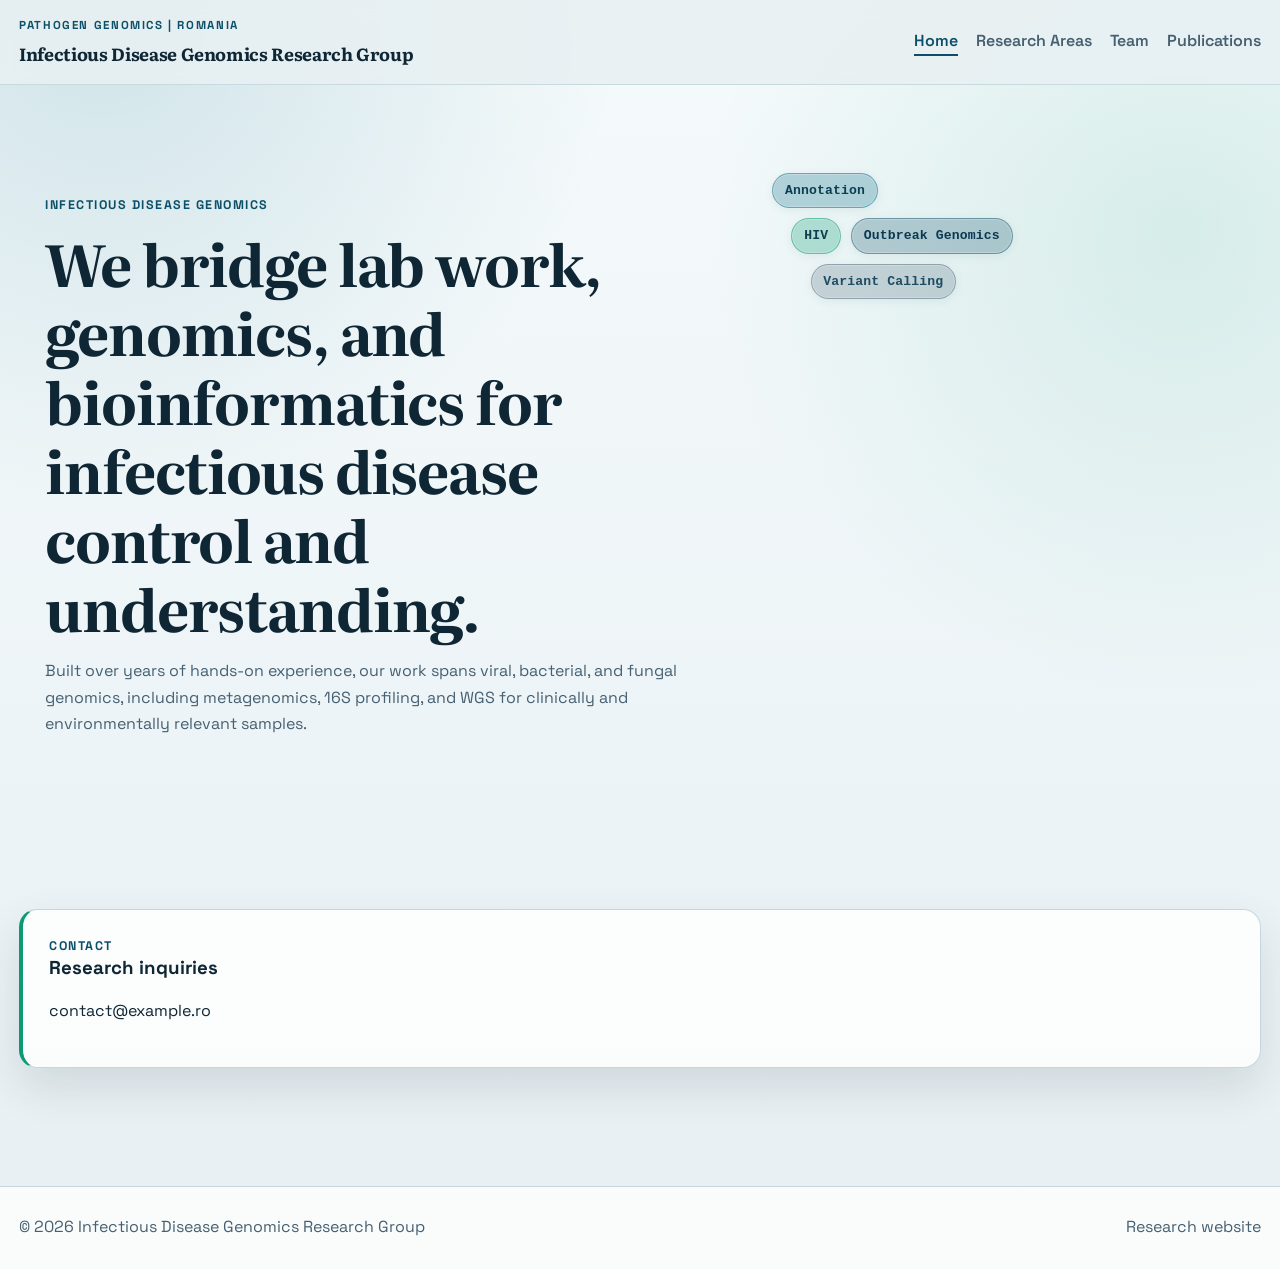
==== index.html @ 199e1d3b "template expanding" ====
<!doctype html>
<html lang="en">
<head>
  <meta charset="utf-8">
  <meta name="viewport" content="width=device-width, initial-scale=1">
  <title>Infectious Disease Genomics Research Group</title>
  <meta name="description" content="Research group with years of lab and bioinformatics experience in infectious disease genomics: viral, bacterial, fungal sequencing, metagenomics, 16S, and WGS.">
  <meta property="og:title" content="Infectious Disease Genomics Research Group">
  <meta property="og:description" content="Infectious disease genomics research across clinical and environmental samples.">
  <meta property="og:type" content="website">
  <meta name="theme-color" content="#0c4f68">
  <link rel="preconnect" href="https://fonts.googleapis.com">
  <link rel="preconnect" href="https://fonts.gstatic.com" crossorigin>
  <link href="https://fonts.googleapis.com/css2?family=Literata:opsz,wght@7..72,600;7..72,700&family=Space+Grotesk:wght@400;500;700&display=swap" rel="stylesheet">
  <link rel="stylesheet" href="styles.css?v=20260227d">
</head>
<body>
  <div class="site">
    <header class="site-header">
      <div class="container header-row">
        <a class="brand" href="index.html">
          <span class="brand-kicker">Pathogen Genomics | Romania</span>
          <span class="brand-title">Infectious Disease Genomics Research Group</span>
        </a>
        <nav class="nav" aria-label="Main navigation">
          <a class="is-active" href="index.html">Home</a>
          <a href="research-areas.html">Research Areas</a>
          <a href="team.html">Team</a>
          <a href="publications.html">Publications</a>
        </nav>
      </div>
    </header>

    <main>
      <section class="hero">
        <div class="container hero-grid">
          <article class="hero-copy">
            <p class="kicker">Infectious Disease Genomics</p>
            <h1>We bridge lab work, genomics, and bioinformatics for infectious disease control and understanding.</h1>
            <p class="lead">
              Built over years of hands-on experience, our work spans viral, bacterial, and fungal genomics,
              including metagenomics, 16S profiling, and WGS for clinically and environmentally relevant samples.
            </p>
          </article>

          <aside class="buzz-panel" aria-label="Research keywords">
            <div class="buzzword-wrap">
              <div
                id="buzzword-grid"
                class="buzzword-grid"
                data-buzzwords="NGS,HIV,WGS,Metagenomics,16S,AMR,Phylogenetics,Variant Calling,Genomic Surveillance,Read Mapping,Assembly,Annotation,Outbreak Genomics,Taxonomic Profiling,Quality Control,Comparative Genomics"
              >
                <span class="buzzword-chip tone-a">NGS</span>
                <span class="buzzword-chip tone-b">HIV</span>
                <span class="buzzword-chip tone-c">WGS</span>
                <span class="buzzword-chip tone-d">Metagenomics</span>
                <span class="buzzword-chip tone-e">16S</span>
                <span class="buzzword-chip tone-a">AMR</span>
                <span class="buzzword-chip tone-b">Phylogenetics</span>
                <span class="buzzword-chip tone-c">Genomic Surveillance</span>
              </div>
            </div>
          </aside>
        </div>
      </section>

      <section class="section">
        <div class="container notice">
          <p class="kicker">Contact</p>
          <h3>Research inquiries</h3>
          <p>contact@example.ro</p>
        </div>
      </section>
    </main>

    <footer class="site-footer">
      <div class="container footer-row">
        <p>&copy; <span data-year></span> Infectious Disease Genomics Research Group</p>
        <p>Research website</p>
      </div>
    </footer>
  </div>
  <script src="scripts/site.js?v=20260227d"></script>
</body>
</html>
---- styles.css ----
:root {
  --bg: #e7eff2;
  --panel: #ffffff;
  --panel-soft: #f4f8fa;
  --text: #0f2635;
  --muted: #466072;
  --line: #c4d7de;
  --brand: #0f6f88;
  --brand-deep: #0c4f68;
  --accent: #0b9a74;
  --radius: 18px;
  --shadow: 0 20px 44px rgba(15, 38, 53, 0.12);
  --page-max: 1720px;
}

* {
  box-sizing: border-box;
}

html {
  scroll-behavior: smooth;
}

body {
  margin: 0;
  font-family: "Space Grotesk", "Segoe UI", sans-serif;
  color: var(--text);
  background: radial-gradient(circle at 8% 0%, rgba(15, 111, 136, 0.16), transparent 30%),
    radial-gradient(circle at 92% 18%, rgba(11, 154, 116, 0.12), transparent 30%),
    linear-gradient(180deg, #f5fafb 0%, #edf4f7 58%, #e8eff2 100%);
  line-height: 1.65;
}

a {
  color: inherit;
}

.site {
  min-height: 100vh;
}

.container {
  width: min(var(--page-max), calc(100vw - 2.4rem));
  margin: 0 auto;
}

.site-header {
  position: sticky;
  top: 0;
  z-index: 110;
  backdrop-filter: blur(8px);
  background: rgba(231, 239, 242, 0.88);
  border-bottom: 1px solid rgba(196, 215, 222, 0.9);
}

.header-row {
  min-height: 84px;
  display: flex;
  align-items: center;
  justify-content: space-between;
  gap: 18px;
}

.brand {
  text-decoration: none;
  display: grid;
  gap: 4px;
}

.brand-kicker {
  font-size: 0.72rem;
  letter-spacing: 0.14em;
  text-transform: uppercase;
  color: var(--brand-deep);
  font-weight: 700;
}

.brand-title {
  font-family: "Literata", "Georgia", serif;
  font-weight: 700;
  letter-spacing: -0.02em;
  font-size: 1.1rem;
}

.nav {
  display: flex;
  align-items: center;
  gap: 18px;
  flex-wrap: wrap;
}

.nav a {
  text-decoration: none;
  color: var(--muted);
  font-weight: 600;
  border-bottom: 2px solid transparent;
  transition: color 180ms ease, border-color 180ms ease;
}

.nav a:hover,
.nav a:focus-visible,
.nav a.is-active {
  color: var(--brand-deep);
  border-color: var(--brand-deep);
}

.hero {
  padding: 84px 0 64px;
}

.hero-grid {
  display: grid;
  grid-template-columns: 1.2fr 0.8fr;
  gap: 20px;
  align-items: stretch;
}

.hero-panel,
.card,
.metric,
.notice {
  border: 1px solid var(--line);
  border-radius: var(--radius);
  background: rgba(255, 255, 255, 0.84);
  box-shadow: var(--shadow);
}

.hero-copy,
.hero-panel,
.card,
.notice {
  padding: 26px;
}

.kicker {
  margin: 0;
  text-transform: uppercase;
  letter-spacing: 0.12em;
  font-size: 0.78rem;
  font-weight: 700;
  color: var(--brand-deep);
}

h1,
h2,
h3,
h4 {
  margin-top: 0;
  line-height: 1.2;
}

h1,
h2 {
  font-family: "Literata", "Georgia", serif;
  letter-spacing: -0.02em;
}

h1 {
  margin: 12px 0 14px;
  font-size: clamp(2rem, 4.5vw, 3.8rem);
  max-width: 22ch;
}

h2 {
  margin-bottom: 14px;
  font-size: clamp(1.4rem, 3vw, 2.45rem);
}

.lead {
  color: var(--muted);
  max-width: 66ch;
}

.hero-actions {
  margin-top: 26px;
  display: flex;
  flex-wrap: wrap;
  gap: 12px;
}

.buzzword-wrap {
  margin-top: 0;
}

.buzz-panel {
  display: flex;
  flex-direction: column;
  justify-content: flex-start;
  align-items: stretch;
  padding-top: 4px;
}

.buzzword-grid {
  min-height: 228px;
  display: flex;
  flex-direction: column;
  gap: 10px;
  align-items: flex-start;
}

.buzz-line {
  display: flex;
  flex-wrap: wrap;
  gap: 10px;
  align-items: center;
  width: 100%;
}

.buzz-line.tab-1 {
  padding-left: 1.2rem;
}

.buzz-line.tab-2 {
  padding-left: 2.4rem;
}

.buzzword-chip {
  display: inline-flex;
  align-items: center;
  width: auto;
  padding: 0.45em 0.9em;
  border-radius: 999px;
  font-size: clamp(0.82rem, 1vw, 0.95rem);
  font-weight: 700;
  letter-spacing: 0.01em;
  border: 1px solid transparent;
  font-family: ui-monospace, SFMono-Regular, Menlo, Consolas, "Liberation Mono", monospace;
  box-shadow: inset 0 0 0 1px rgba(255, 255, 255, 0.22), 0 2px 10px rgba(12, 79, 104, 0.08);
  opacity: 1;
  transform: translateY(0);
  transition: opacity 520ms ease, transform 520ms ease, background-color 700ms ease, color 700ms ease, border-color 700ms ease;
}

.buzzword-chip.is-hidden {
  opacity: 0;
  transform: translateY(8px);
}

.buzzword-chip.is-visible {
  opacity: 1;
  transform: translateY(0);
}

.tone-a {
  color: #0b3e52;
  background: rgba(15, 111, 136, 0.28);
  border-color: rgba(15, 111, 136, 0.44);
}

.tone-b {
  color: #0f3e4f;
  background: rgba(11, 154, 116, 0.28);
  border-color: rgba(11, 154, 116, 0.44);
}

.tone-c {
  color: #0b3852;
  background: rgba(12, 79, 104, 0.26);
  border-color: rgba(12, 79, 104, 0.42);
}

.tone-d {
  color: #1c4c63;
  background: rgba(70, 96, 114, 0.24);
  border-color: rgba(70, 96, 114, 0.4);
}

.tone-e {
  color: #0e4a49;
  background: rgba(11, 154, 116, 0.22);
  border-color: rgba(15, 111, 136, 0.36);
}

.btn {
  display: inline-flex;
  align-items: center;
  justify-content: center;
  text-decoration: none;
  border-radius: 999px;
  padding: 11px 18px;
  border: 1px solid transparent;
  font-weight: 700;
  transition: transform 180ms ease, box-shadow 180ms ease;
}

.btn:hover {
  transform: translateY(-1px);
}

.btn-primary {
  color: #ffffff;
  background: linear-gradient(125deg, var(--brand-deep), var(--brand));
  box-shadow: 0 10px 24px rgba(12, 79, 104, 0.3);
}

.btn-secondary {
  color: var(--brand-deep);
  border-color: var(--brand-deep);
  background: rgba(255, 255, 255, 0.7);
}

.metric-grid {
  display: grid;
  grid-template-columns: repeat(3, minmax(0, 1fr));
  gap: 12px;
  margin-top: 18px;
}

.metric {
  padding: 16px;
  background: var(--panel-soft);
}

.metric h3 {
  margin: 0;
  font-size: 2rem;
}

.metric p {
  margin: 6px 0 0;
  color: var(--muted);
  font-size: 0.92rem;
}

.section {
  padding: 66px 0;
}

.section-soft {
  background: linear-gradient(180deg, rgba(244, 248, 250, 0.8), rgba(232, 239, 242, 0.56));
  border-top: 1px solid rgba(196, 215, 222, 0.8);
  border-bottom: 1px solid rgba(196, 215, 222, 0.8);
}

.section-grid {
  display: grid;
  grid-template-columns: repeat(2, minmax(0, 1fr));
  gap: 16px;
}

.grid-3 {
  display: grid;
  grid-template-columns: repeat(3, minmax(0, 1fr));
  gap: 14px;
}

.card h3 {
  margin-bottom: 8px;
  font-size: 1.06rem;
}

.card p {
  margin: 0;
  color: var(--muted);
}

.card ul {
  margin: 10px 0 0;
  padding-left: 20px;
  color: var(--muted);
}

.notice {
  border-left: 4px solid var(--accent);
}

.data-layout {
  display: grid;
  gap: 14px;
}

.person-card {
  display: grid;
  grid-template-columns: 140px 1fr;
  gap: 16px;
  align-items: start;
}

.person-image {
  width: 140px;
  height: 140px;
  border-radius: 14px;
  border: 1px solid var(--line);
  object-fit: cover;
  background: linear-gradient(145deg, rgba(12, 79, 104, 0.1), rgba(11, 154, 116, 0.08));
}

.person-image.placeholder {
  display: grid;
  place-items: center;
  color: var(--brand-deep);
  font-weight: 700;
  font-size: 0.74rem;
  letter-spacing: 0.08em;
  text-transform: uppercase;
}

.person-meta p {
  margin: 6px 0 0;
}

.person-role {
  font-weight: 700;
  color: var(--brand-deep);
}

.pub-card {
  padding: 20px;
}

.pub-header {
  display: flex;
  justify-content: space-between;
  gap: 12px;
  align-items: baseline;
  flex-wrap: wrap;
}

.pub-year {
  color: var(--brand-deep);
  font-weight: 700;
}

.pub-doi {
  font-family: ui-monospace, SFMono-Regular, Menlo, Consolas, "Liberation Mono", monospace;
  font-size: 0.88rem;
}

.pub-abstract {
  margin-top: 10px;
  color: var(--muted);
}

.empty-state {
  padding: 20px;
  border: 1px dashed var(--line);
  border-radius: 14px;
  color: var(--muted);
  background: rgba(255, 255, 255, 0.7);
}

.site-footer {
  margin-top: 52px;
  border-top: 1px solid var(--line);
  background: rgba(255, 255, 255, 0.8);
}

.footer-row {
  min-height: 82px;
  display: flex;
  align-items: center;
  justify-content: space-between;
  gap: 12px;
  flex-wrap: wrap;
}

.footer-row p {
  margin: 0;
  color: var(--muted);
}

@media (max-width: 1150px) {
  .hero-grid,
  .section-grid,
  .grid-3,
  .metric-grid {
    grid-template-columns: 1fr;
  }

  .person-card {
    grid-template-columns: 1fr;
  }

  .person-image {
    width: 100%;
    max-width: 260px;
    height: 220px;
  }
}

@media (max-width: 860px) {
  .site-header {
    position: static;
  }

  .header-row {
    padding: 10px 0;
    align-items: flex-start;
    flex-direction: column;
  }

  .hero {
    padding-top: 48px;
  }
}

@media (prefers-reduced-motion: reduce) {
  html {
    scroll-behavior: auto;
  }

  * {
    animation-duration: 0.01ms !important;
    animation-iteration-count: 1 !important;
    transition-duration: 0.01ms !important;
  }
}
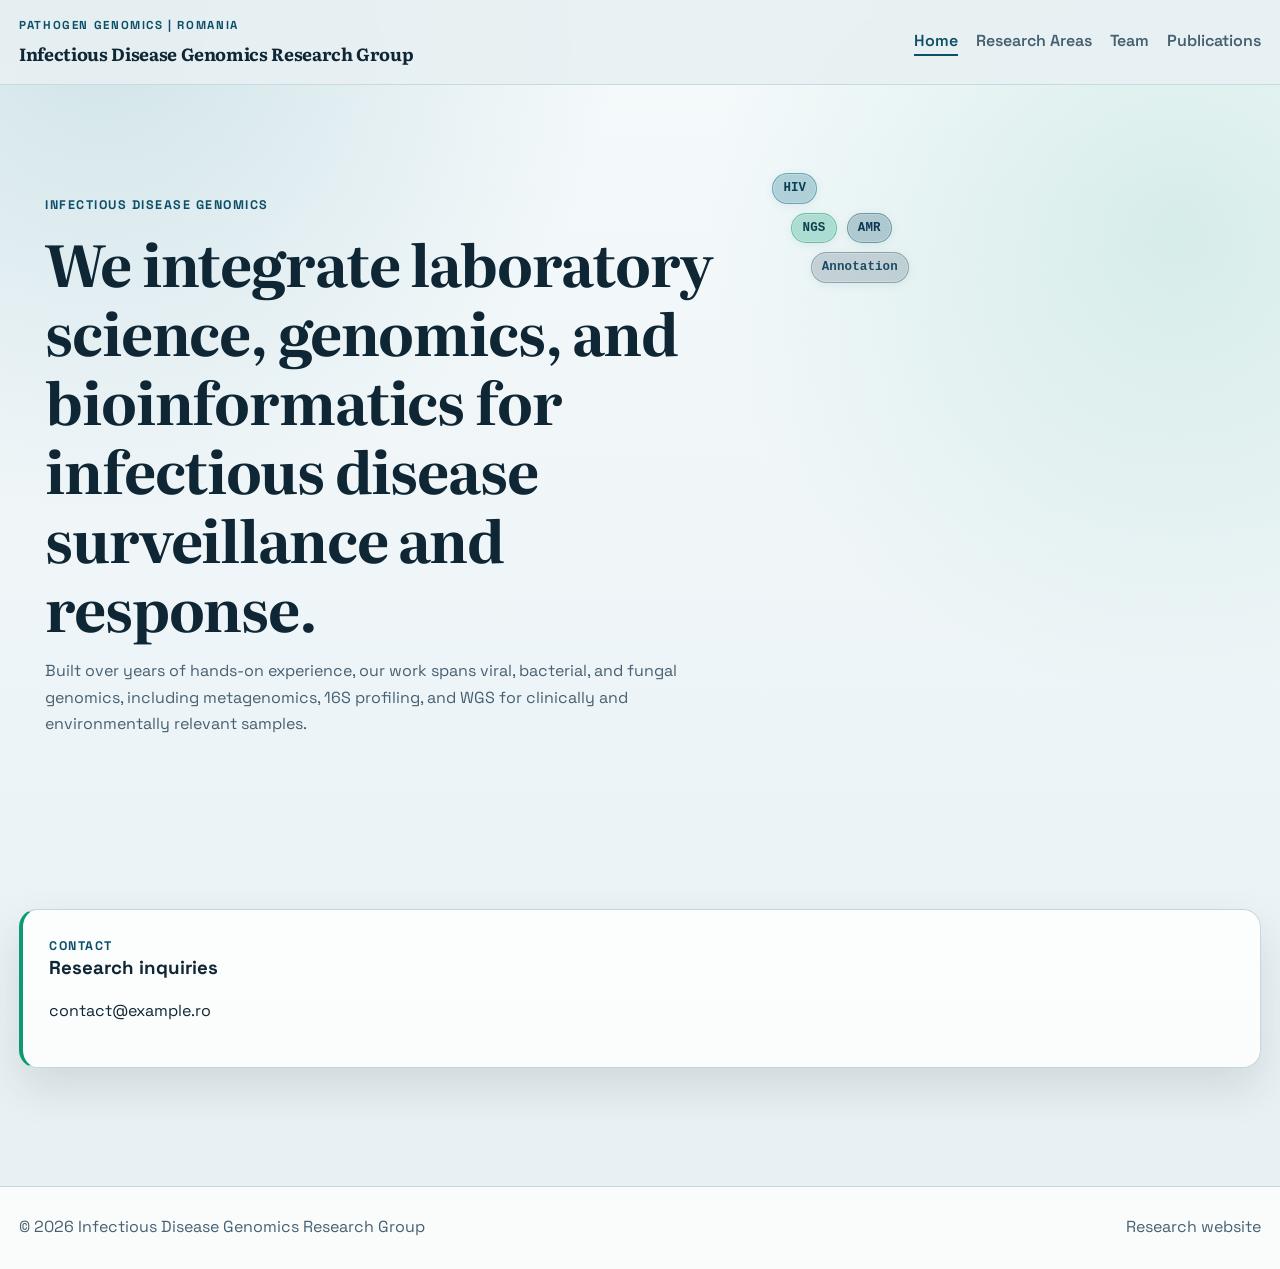
==== commit 4424ab81: "template expanding" ====
--- a/index.html
+++ b/index.html
@@ -12,7 +12,7 @@
   <link rel="preconnect" href="https://fonts.googleapis.com">
   <link rel="preconnect" href="https://fonts.gstatic.com" crossorigin>
   <link href="https://fonts.googleapis.com/css2?family=Literata:opsz,wght@7..72,600;7..72,700&family=Space+Grotesk:wght@400;500;700&display=swap" rel="stylesheet">
-  <link rel="stylesheet" href="styles.css?v=20260227d">
+  <link rel="stylesheet" href="styles.css?v=20260227e">
 </head>
 <body>
   <div class="site">
@@ -36,7 +36,7 @@
         <div class="container hero-grid">
           <article class="hero-copy">
             <p class="kicker">Infectious Disease Genomics</p>
-            <h1>We bridge lab work, genomics, and bioinformatics for infectious disease control and understanding.</h1>
+            <h1>We integrate laboratory science, genomics, and bioinformatics for infectious disease surveillance and response.</h1>
             <p class="lead">
               Built over years of hands-on experience, our work spans viral, bacterial, and fungal genomics,
               including metagenomics, 16S profiling, and WGS for clinically and environmentally relevant samples.
@@ -80,6 +80,6 @@
       </div>
     </footer>
   </div>
-  <script src="scripts/site.js?v=20260227d"></script>
+  <script src="scripts/site.js?v=20260227e"></script>
 </body>
 </html>
--- a/styles.css
+++ b/styles.css
@@ -191,10 +191,10 @@
 }
 
 .buzzword-grid {
-  min-height: 228px;
+  min-height: 300px;
   display: flex;
   flex-direction: column;
-  gap: 10px;
+  gap: 9px;
   align-items: flex-start;
 }
 
@@ -214,13 +214,17 @@
   padding-left: 2.4rem;
 }
 
+.buzz-line.tab-3 {
+  padding-left: 3.6rem;
+}
+
 .buzzword-chip {
   display: inline-flex;
   align-items: center;
   width: auto;
-  padding: 0.45em 0.9em;
+  padding: 0.32em 0.82em;
   border-radius: 999px;
-  font-size: clamp(0.82rem, 1vw, 0.95rem);
+  font-size: clamp(0.78rem, 0.96vw, 0.9rem);
   font-weight: 700;
   letter-spacing: 0.01em;
   border: 1px solid transparent;
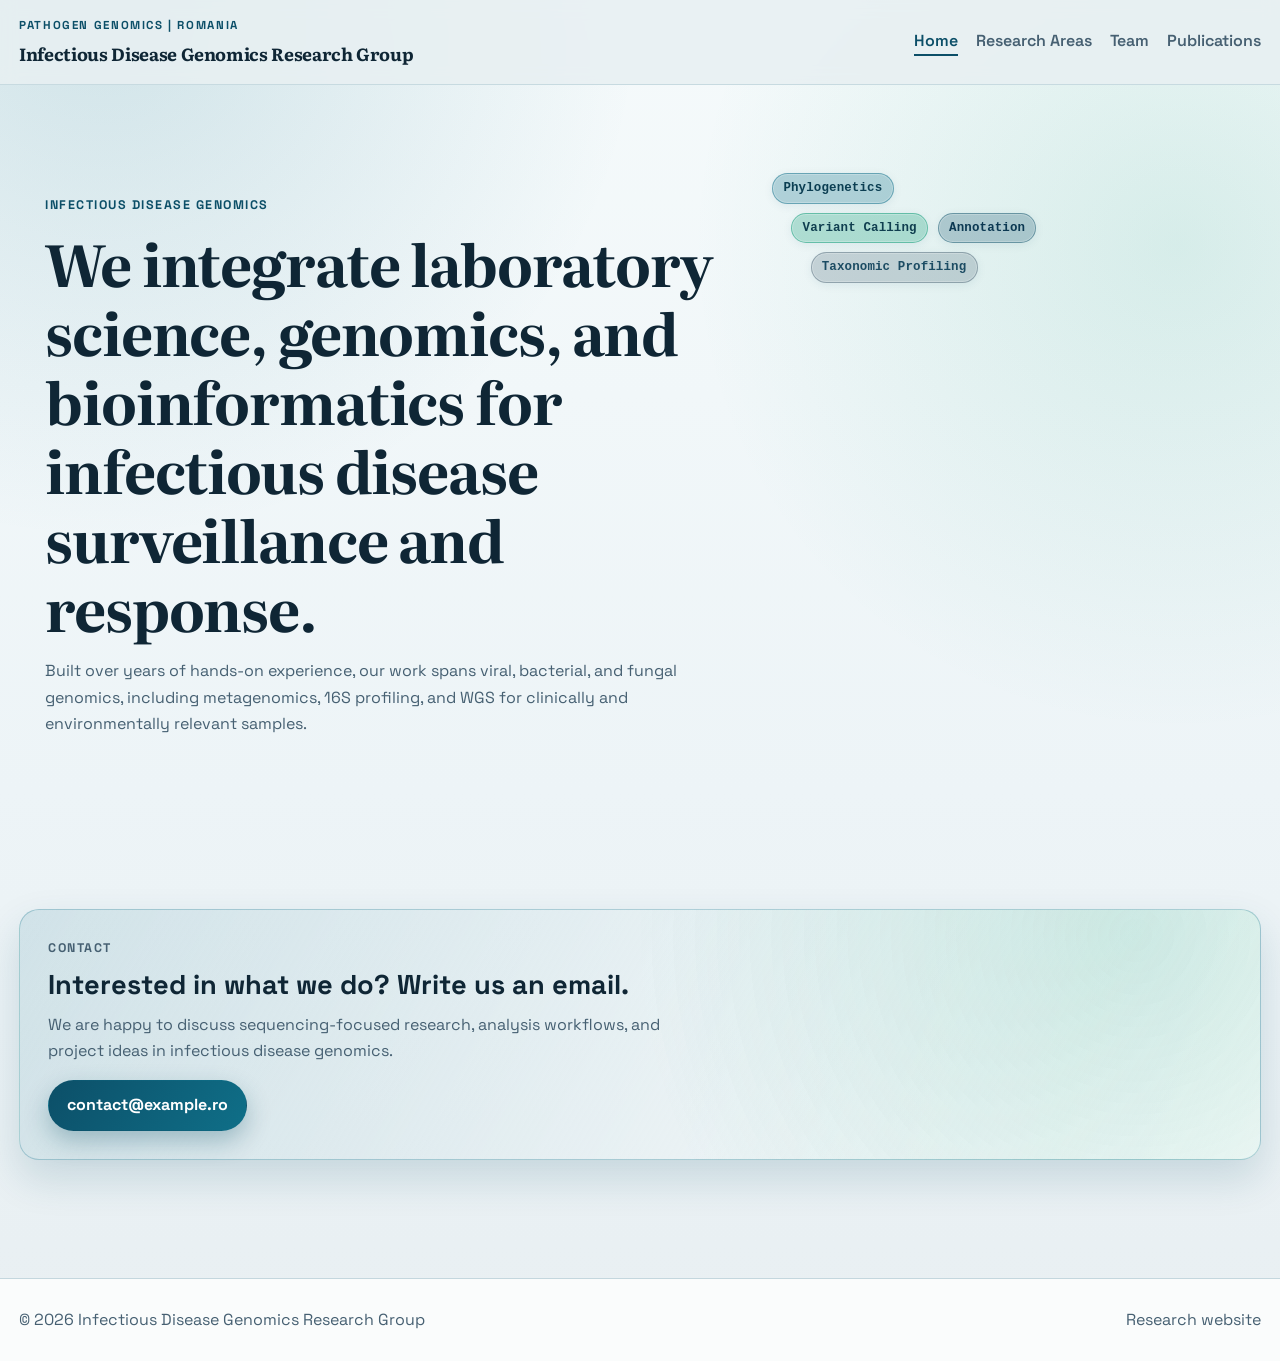
==== commit 48258376: "template expanding" ====
--- a/index.html
+++ b/index.html
@@ -65,10 +65,16 @@
       </section>
 
       <section class="section">
-        <div class="container notice">
-          <p class="kicker">Contact</p>
-          <h3>Research inquiries</h3>
-          <p>contact@example.ro</p>
+        <div class="container">
+          <div class="contact-cta">
+            <p class="kicker">Contact</p>
+            <h3>Interested in what we do? Write us an email.</h3>
+            <p>
+              We are happy to discuss sequencing-focused research, analysis workflows,
+              and project ideas in infectious disease genomics.
+            </p>
+            <a class="btn btn-primary" href="mailto:contact@example.ro">contact@example.ro</a>
+          </div>
         </div>
       </section>
     </main>
--- a/styles.css
+++ b/styles.css
@@ -368,6 +368,31 @@
   border-left: 4px solid var(--accent);
 }
 
+.contact-cta {
+  border: 1px solid rgba(15, 111, 136, 0.28);
+  border-radius: 20px;
+  padding: 28px;
+  background:
+    radial-gradient(circle at 90% 10%, rgba(11, 154, 116, 0.18), transparent 44%),
+    linear-gradient(120deg, rgba(15, 111, 136, 0.12), rgba(255, 255, 255, 0.92));
+  box-shadow: 0 18px 40px rgba(12, 79, 104, 0.16);
+}
+
+.contact-cta h3 {
+  margin: 10px 0 10px;
+  font-size: clamp(1.25rem, 2.2vw, 1.7rem);
+}
+
+.contact-cta p {
+  margin: 0;
+  color: var(--muted);
+  max-width: 66ch;
+}
+
+.contact-cta .btn {
+  margin-top: 16px;
+}
+
 .data-layout {
   display: grid;
   gap: 14px;
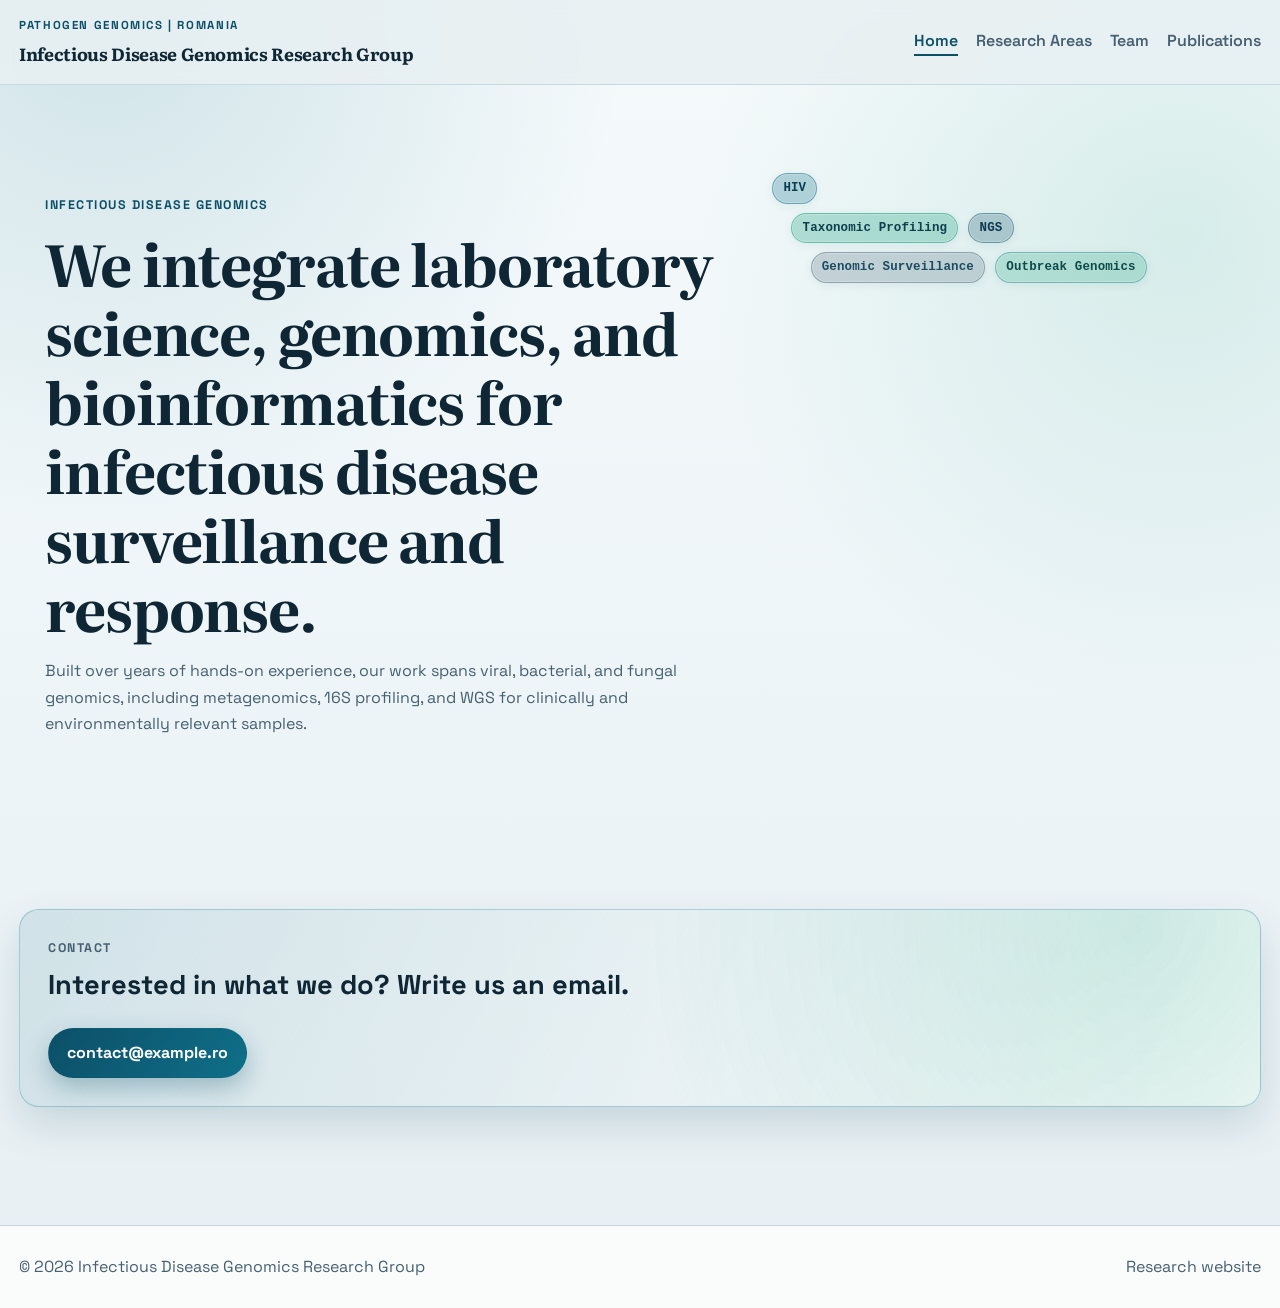
==== commit 8d7714c8: "template expanding" ====
--- a/index.html
+++ b/index.html
@@ -69,10 +69,6 @@
           <div class="contact-cta">
             <p class="kicker">Contact</p>
             <h3>Interested in what we do? Write us an email.</h3>
-            <p>
-              We are happy to discuss sequencing-focused research, analysis workflows,
-              and project ideas in infectious disease genomics.
-            </p>
             <a class="btn btn-primary" href="mailto:contact@example.ro">contact@example.ro</a>
           </div>
         </div>
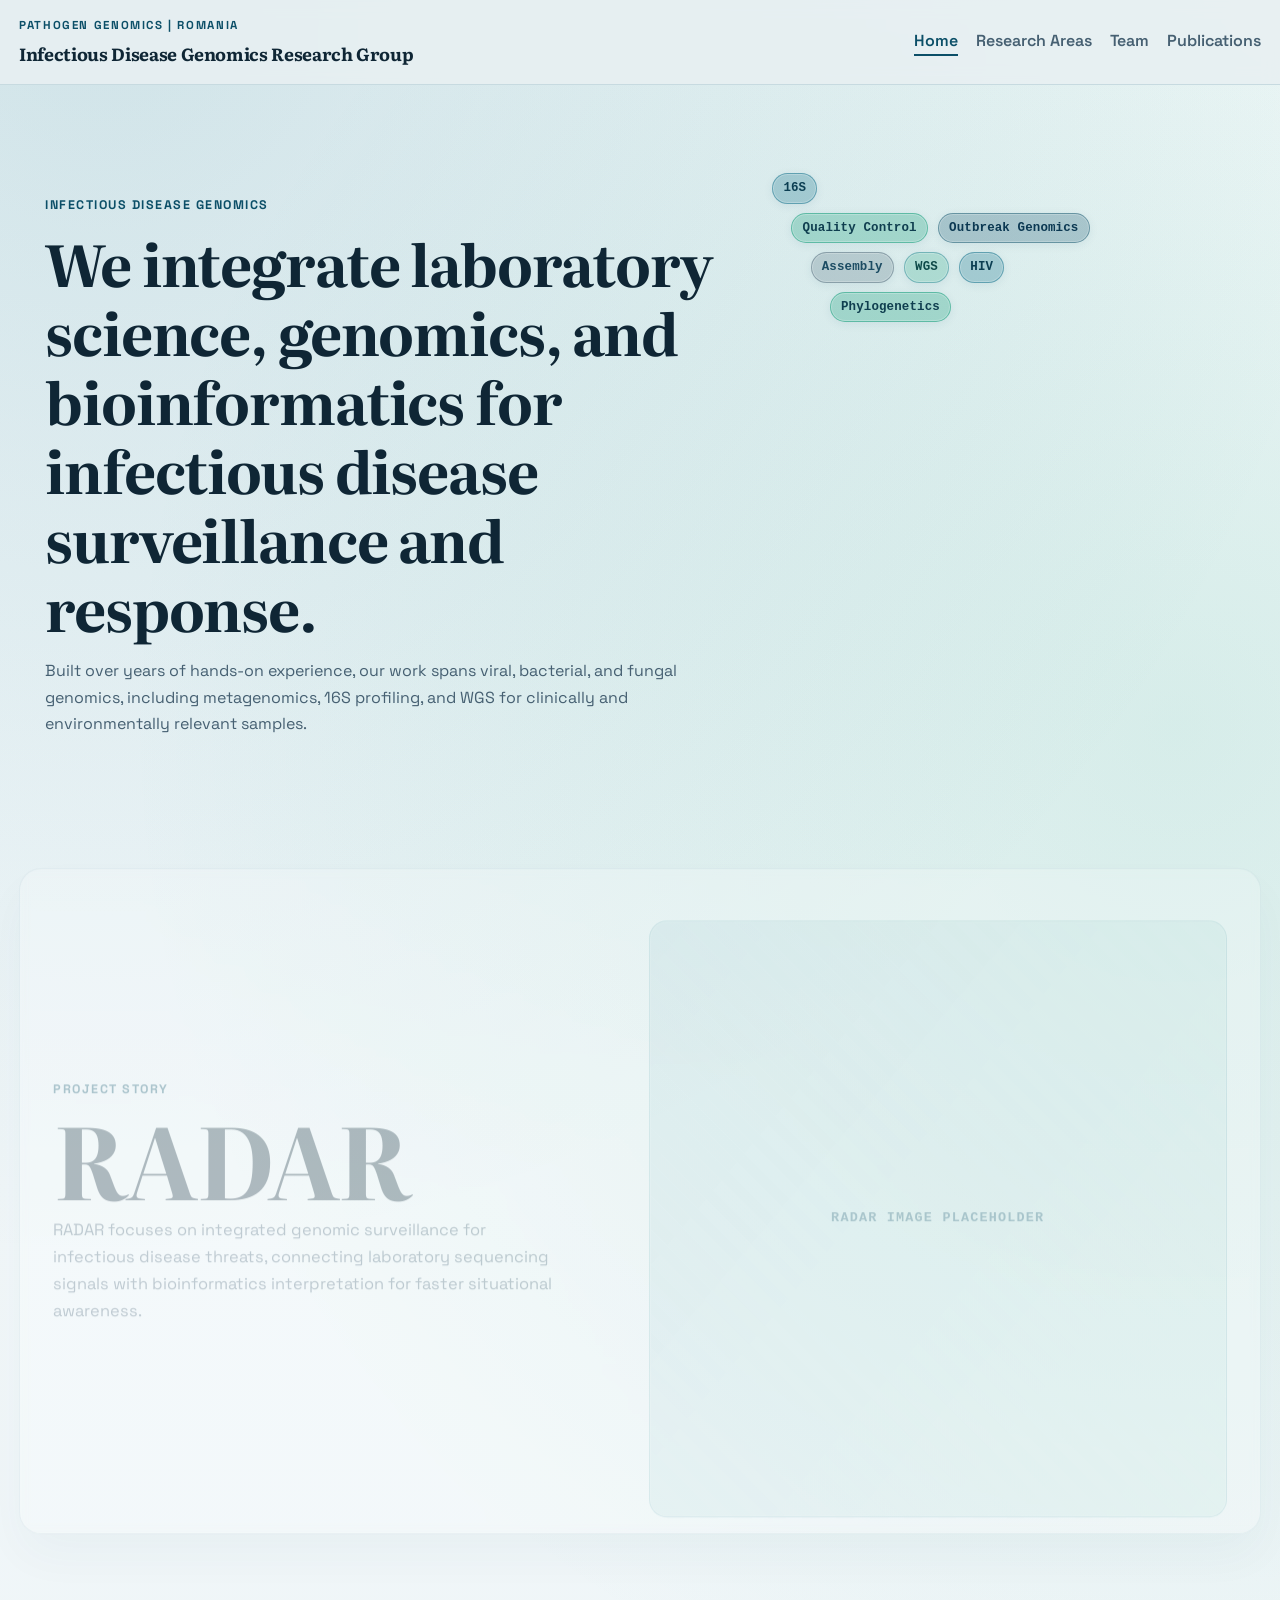
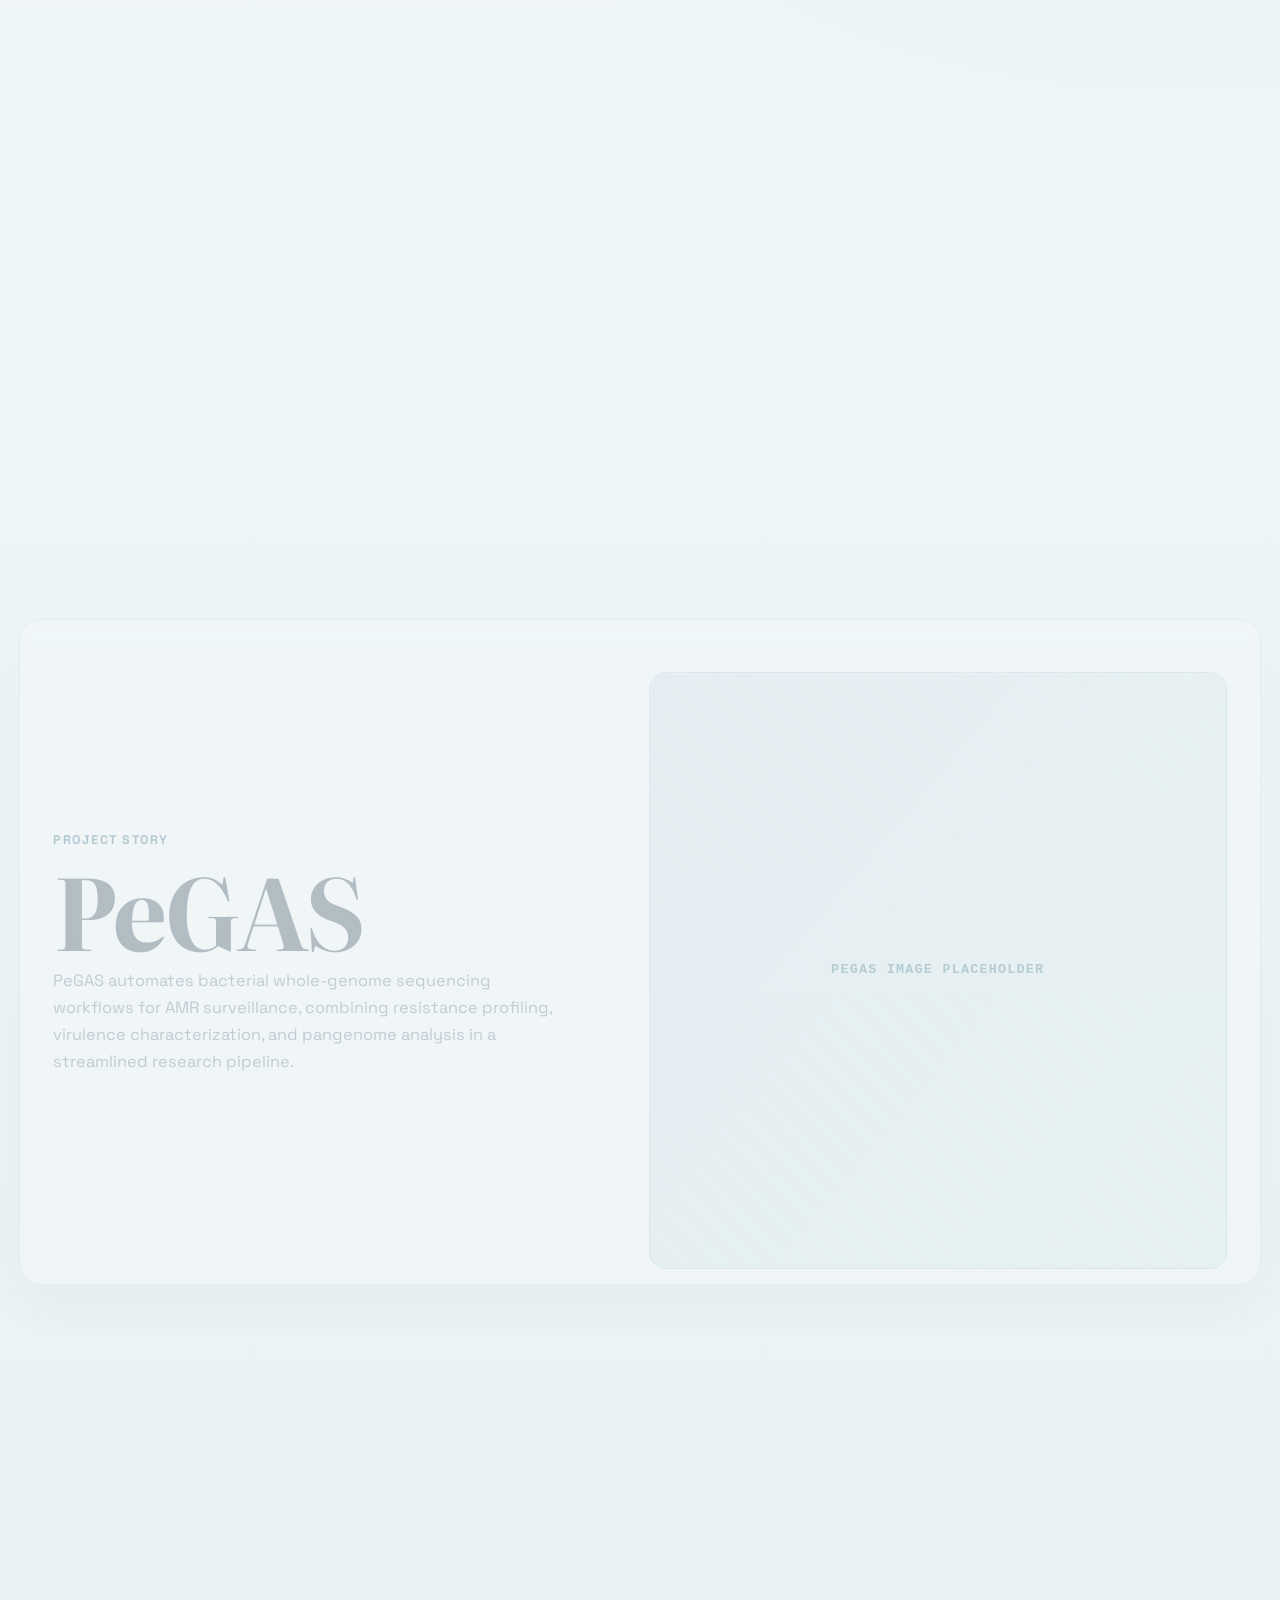
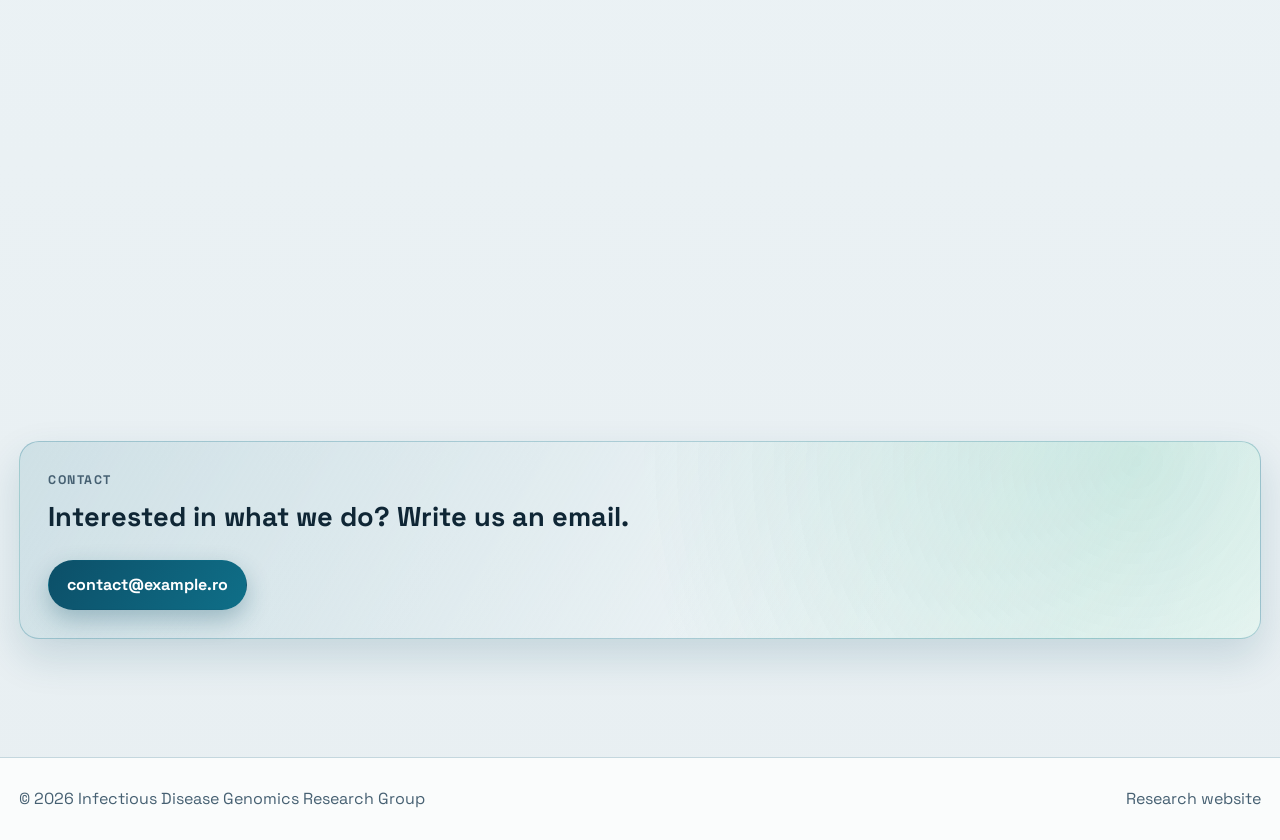
==== commit f5d5bd67: "template expanding" ====
--- a/index.html
+++ b/index.html
@@ -12,7 +12,7 @@
   <link rel="preconnect" href="https://fonts.googleapis.com">
   <link rel="preconnect" href="https://fonts.gstatic.com" crossorigin>
   <link href="https://fonts.googleapis.com/css2?family=Literata:opsz,wght@7..72,600;7..72,700&family=Space+Grotesk:wght@400;500;700&display=swap" rel="stylesheet">
-  <link rel="stylesheet" href="styles.css?v=20260227e">
+  <link rel="stylesheet" href="styles.css?v=20260227f">
 </head>
 <body>
   <div class="site">
@@ -64,6 +64,48 @@
         </div>
       </section>
 
+      <section class="story-stack" aria-label="Project stories">
+        <div class="container">
+          <article class="story-panel" data-story-panel>
+            <div class="story-card">
+              <div class="story-copy">
+                <p class="kicker">Project Story</p>
+                <h2 class="story-title">RADAR</h2>
+                <p class="story-text">
+                  RADAR focuses on integrated genomic surveillance for infectious disease threats,
+                  connecting laboratory sequencing signals with bioinformatics interpretation for
+                  faster situational awareness.
+                </p>
+              </div>
+              <figure class="story-media">
+                <div class="story-image placeholder" role="img" aria-label="RADAR project image placeholder">
+                  <span>RADAR IMAGE PLACEHOLDER</span>
+                </div>
+              </figure>
+            </div>
+          </article>
+
+          <article class="story-panel" data-story-panel>
+            <div class="story-card">
+              <div class="story-copy">
+                <p class="kicker">Project Story</p>
+                <h2 class="story-title">PeGAS</h2>
+                <p class="story-text">
+                  PeGAS automates bacterial whole-genome sequencing workflows for AMR surveillance,
+                  combining resistance profiling, virulence characterization, and pangenome analysis
+                  in a streamlined research pipeline.
+                </p>
+              </div>
+              <figure class="story-media">
+                <div class="story-image placeholder" role="img" aria-label="PeGAS project image placeholder">
+                  <span>PEGAS IMAGE PLACEHOLDER</span>
+                </div>
+              </figure>
+            </div>
+          </article>
+        </div>
+      </section>
+
       <section class="section">
         <div class="container">
           <div class="contact-cta">
@@ -82,6 +124,6 @@
       </div>
     </footer>
   </div>
-  <script src="scripts/site.js?v=20260227e"></script>
+  <script src="scripts/site.js?v=20260227f"></script>
 </body>
 </html>
--- a/styles.css
+++ b/styles.css
@@ -275,6 +275,92 @@
   border-color: rgba(15, 111, 136, 0.36);
 }
 
+.story-stack {
+  padding: 8px 0 24px;
+}
+
+.story-panel {
+  --story-progress: 0;
+  --story-visibility: 1;
+  position: relative;
+  min-height: 150vh;
+}
+
+.story-card {
+  position: sticky;
+  top: 106px;
+  min-height: min(74vh, 740px);
+  border: 1px solid rgba(196, 215, 222, 0.86);
+  border-radius: 22px;
+  background: rgba(255, 255, 255, 0.8);
+  box-shadow: 0 22px 48px rgba(12, 79, 104, 0.13);
+  backdrop-filter: blur(5px);
+  padding: clamp(18px, 2.6vw, 34px);
+  display: grid;
+  grid-template-columns: 1fr 1fr;
+  gap: 18px;
+  align-items: stretch;
+  opacity: calc(0.26 + (var(--story-visibility) * 0.74));
+  transform: translateY(calc((1 - var(--story-visibility)) * 18px));
+  transition: opacity 260ms linear, transform 260ms linear;
+}
+
+.story-title {
+  margin: 10px 0 12px;
+  font-size: clamp(2.3rem, 8.5vw, 6.2rem);
+  letter-spacing: -0.03em;
+  line-height: 0.95;
+}
+
+.story-text {
+  margin: 0;
+  max-width: 46ch;
+  color: var(--muted);
+  font-size: clamp(0.94rem, 1.28vw, 1.1rem);
+}
+
+.story-copy {
+  display: flex;
+  flex-direction: column;
+  justify-content: center;
+}
+
+.story-media {
+  margin: 0;
+  display: flex;
+}
+
+.story-image {
+  width: 100%;
+  border-radius: 18px;
+  border: 1px solid rgba(15, 111, 136, 0.24);
+  background:
+    linear-gradient(130deg, rgba(15, 111, 136, 0.2), rgba(11, 154, 116, 0.15)),
+    repeating-linear-gradient(
+      45deg,
+      rgba(255, 255, 255, 0.2) 0,
+      rgba(255, 255, 255, 0.2) 12px,
+      rgba(255, 255, 255, 0.06) 12px,
+      rgba(255, 255, 255, 0.06) 24px
+    );
+  box-shadow: inset 0 0 0 1px rgba(255, 255, 255, 0.2);
+  display: grid;
+  place-items: center;
+  min-height: 300px;
+  overflow: hidden;
+  transform: translateY(calc((0.5 - var(--story-progress)) * 36px));
+  transition: transform 220ms linear;
+}
+
+.story-image span {
+  font-family: ui-monospace, SFMono-Regular, Menlo, Consolas, "Liberation Mono", monospace;
+  font-size: clamp(0.84rem, 1vw, 0.96rem);
+  font-weight: 700;
+  letter-spacing: 0.09em;
+  text-transform: uppercase;
+  color: rgba(12, 79, 104, 0.92);
+}
+
 .btn {
   display: inline-flex;
   align-items: center;
@@ -490,6 +576,7 @@
 
 @media (max-width: 1150px) {
   .hero-grid,
+  .story-card,
   .section-grid,
   .grid-3,
   .metric-grid {
@@ -505,6 +592,18 @@
     max-width: 260px;
     height: 220px;
   }
+
+  .story-panel {
+    min-height: 132vh;
+  }
+
+  .story-card {
+    top: 88px;
+  }
+
+  .story-image {
+    min-height: 240px;
+  }
 }
 
 @media (max-width: 860px) {
@@ -533,4 +632,13 @@
     animation-iteration-count: 1 !important;
     transition-duration: 0.01ms !important;
   }
-}
+
+  .story-card {
+    opacity: 1 !important;
+    transform: none !important;
+  }
+
+  .story-image {
+    transform: none !important;
+  }
+}
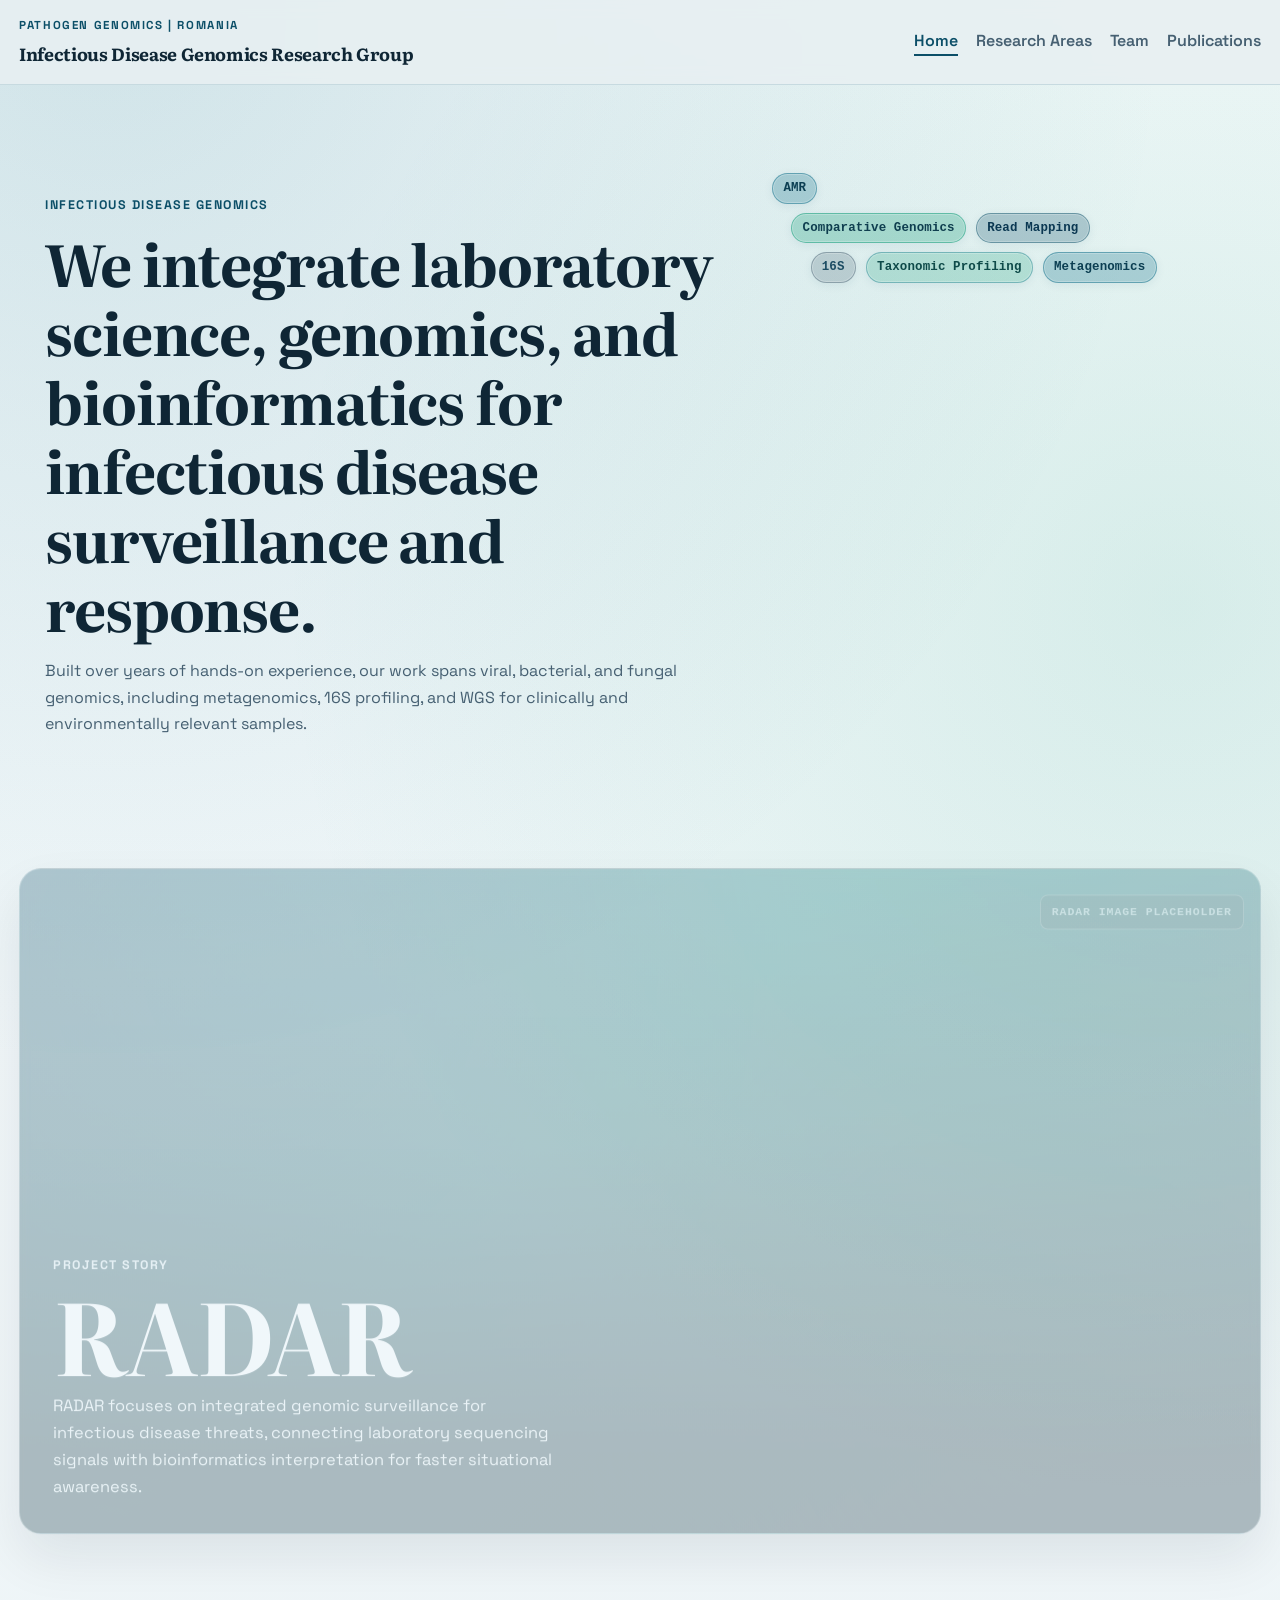
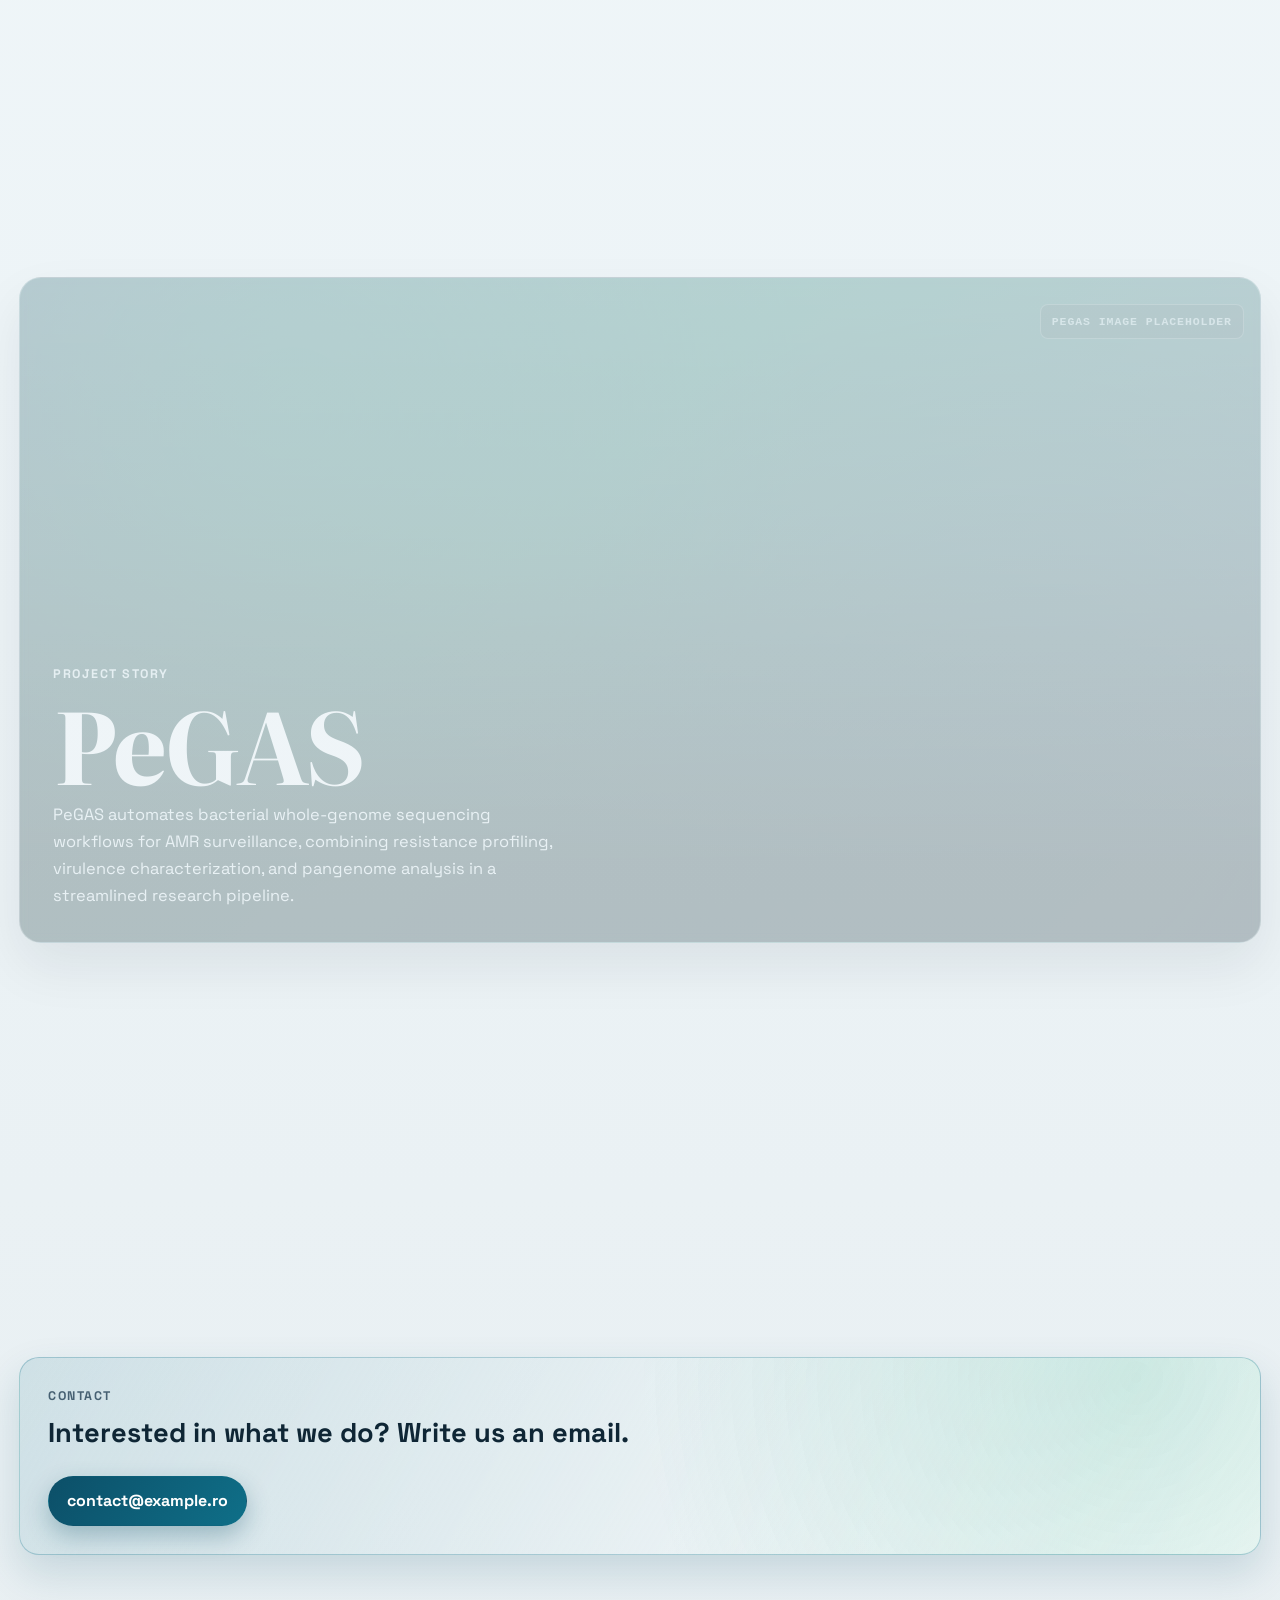
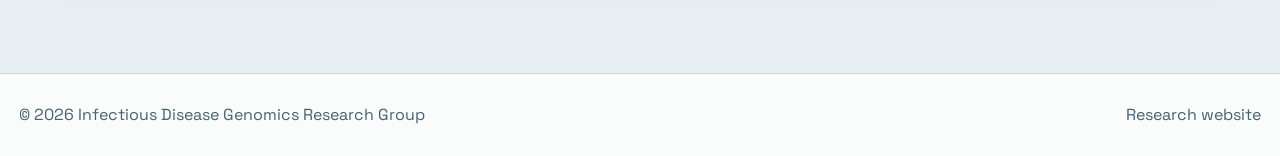
==== commit 0c495a11: "template expanding" ====
--- a/index.html
+++ b/index.html
@@ -12,7 +12,7 @@
   <link rel="preconnect" href="https://fonts.googleapis.com">
   <link rel="preconnect" href="https://fonts.gstatic.com" crossorigin>
   <link href="https://fonts.googleapis.com/css2?family=Literata:opsz,wght@7..72,600;7..72,700&family=Space+Grotesk:wght@400;500;700&display=swap" rel="stylesheet">
-  <link rel="stylesheet" href="styles.css?v=20260227f">
+  <link rel="stylesheet" href="styles.css?v=20260227g">
 </head>
 <body>
   <div class="site">
@@ -67,7 +67,8 @@
       <section class="story-stack" aria-label="Project stories">
         <div class="container">
           <article class="story-panel" data-story-panel>
-            <div class="story-card">
+            <div class="story-card story-radar">
+              <div class="story-image-tag">RADAR IMAGE PLACEHOLDER</div>
               <div class="story-copy">
                 <p class="kicker">Project Story</p>
                 <h2 class="story-title">RADAR</h2>
@@ -77,16 +78,12 @@
                   faster situational awareness.
                 </p>
               </div>
-              <figure class="story-media">
-                <div class="story-image placeholder" role="img" aria-label="RADAR project image placeholder">
-                  <span>RADAR IMAGE PLACEHOLDER</span>
-                </div>
-              </figure>
             </div>
           </article>
 
           <article class="story-panel" data-story-panel>
-            <div class="story-card">
+            <div class="story-card story-pegas">
+              <div class="story-image-tag">PEGAS IMAGE PLACEHOLDER</div>
               <div class="story-copy">
                 <p class="kicker">Project Story</p>
                 <h2 class="story-title">PeGAS</h2>
@@ -96,11 +93,6 @@
                   in a streamlined research pipeline.
                 </p>
               </div>
-              <figure class="story-media">
-                <div class="story-image placeholder" role="img" aria-label="PeGAS project image placeholder">
-                  <span>PEGAS IMAGE PLACEHOLDER</span>
-                </div>
-              </figure>
             </div>
           </article>
         </div>
@@ -124,6 +116,6 @@
       </div>
     </footer>
   </div>
-  <script src="scripts/site.js?v=20260227f"></script>
+  <script src="scripts/site.js?v=20260227g"></script>
 </body>
 </html>
--- a/styles.css
+++ b/styles.css
@@ -283,26 +283,46 @@
   --story-progress: 0;
   --story-visibility: 1;
   position: relative;
-  min-height: 150vh;
+  min-height: 112vh;
 }
 
 .story-card {
   position: sticky;
   top: 106px;
   min-height: min(74vh, 740px);
-  border: 1px solid rgba(196, 215, 222, 0.86);
+  border: 1px solid rgba(196, 215, 222, 0.4);
   border-radius: 22px;
-  background: rgba(255, 255, 255, 0.8);
-  box-shadow: 0 22px 48px rgba(12, 79, 104, 0.13);
+  background:
+    linear-gradient(to top, rgba(6, 24, 36, 0.78) 12%, rgba(6, 24, 36, 0.34) 58%, rgba(6, 24, 36, 0.08) 100%),
+    radial-gradient(circle at 24% 18%, rgba(15, 111, 136, 0.32), transparent 44%),
+    radial-gradient(circle at 82% 72%, rgba(11, 154, 116, 0.24), transparent 40%),
+    linear-gradient(135deg, rgba(28, 73, 96, 0.82), rgba(19, 109, 112, 0.78));
+  box-shadow: 0 24px 54px rgba(8, 28, 42, 0.28);
   backdrop-filter: blur(5px);
   padding: clamp(18px, 2.6vw, 34px);
-  display: grid;
-  grid-template-columns: 1fr 1fr;
-  gap: 18px;
-  align-items: stretch;
+  display: flex;
+  align-items: flex-end;
+  background-position: center calc(50% + ((0.5 - var(--story-progress)) * 24px));
   opacity: calc(0.26 + (var(--story-visibility) * 0.74));
   transform: translateY(calc((1 - var(--story-visibility)) * 18px));
-  transition: opacity 260ms linear, transform 260ms linear;
+  transition: opacity 260ms linear, transform 260ms linear, background-position 220ms linear;
+  overflow: hidden;
+}
+
+.story-radar {
+  background:
+    linear-gradient(to top, rgba(5, 28, 42, 0.8) 12%, rgba(5, 28, 42, 0.34) 58%, rgba(5, 28, 42, 0.08) 100%),
+    radial-gradient(circle at 18% 16%, rgba(15, 111, 136, 0.36), transparent 48%),
+    radial-gradient(circle at 84% 76%, rgba(11, 154, 116, 0.24), transparent 42%),
+    linear-gradient(140deg, #1a546f, #0f7f80 42%, #315770 100%);
+}
+
+.story-pegas {
+  background:
+    linear-gradient(to top, rgba(8, 29, 36, 0.8) 12%, rgba(8, 29, 36, 0.34) 58%, rgba(8, 29, 36, 0.08) 100%),
+    radial-gradient(circle at 22% 20%, rgba(11, 154, 116, 0.33), transparent 46%),
+    radial-gradient(circle at 80% 74%, rgba(15, 111, 136, 0.22), transparent 44%),
+    linear-gradient(138deg, #1d4f64, #17776a 40%, #3d5e78 100%);
 }
 
 .story-title {
@@ -310,55 +330,47 @@
   font-size: clamp(2.3rem, 8.5vw, 6.2rem);
   letter-spacing: -0.03em;
   line-height: 0.95;
+  color: #f5fbff;
 }
 
 .story-text {
   margin: 0;
   max-width: 46ch;
-  color: var(--muted);
+  color: rgba(233, 246, 252, 0.96);
   font-size: clamp(0.94rem, 1.28vw, 1.1rem);
 }
 
 .story-copy {
+  position: relative;
+  z-index: 2;
   display: flex;
   flex-direction: column;
-  justify-content: center;
-}
-
-.story-media {
-  margin: 0;
-  display: flex;
-}
-
-.story-image {
-  width: 100%;
-  border-radius: 18px;
-  border: 1px solid rgba(15, 111, 136, 0.24);
-  background:
-    linear-gradient(130deg, rgba(15, 111, 136, 0.2), rgba(11, 154, 116, 0.15)),
-    repeating-linear-gradient(
-      45deg,
-      rgba(255, 255, 255, 0.2) 0,
-      rgba(255, 255, 255, 0.2) 12px,
-      rgba(255, 255, 255, 0.06) 12px,
-      rgba(255, 255, 255, 0.06) 24px
-    );
-  box-shadow: inset 0 0 0 1px rgba(255, 255, 255, 0.2);
-  display: grid;
-  place-items: center;
-  min-height: 300px;
-  overflow: hidden;
-  transform: translateY(calc((0.5 - var(--story-progress)) * 36px));
-  transition: transform 220ms linear;
-}
-
-.story-image span {
+  justify-content: flex-end;
+  max-width: 60ch;
+}
+
+.story-copy .kicker {
+  color: rgba(228, 244, 251, 0.9);
+}
+
+.story-image-tag {
+  position: absolute;
+  top: 16px;
+  right: 16px;
+  z-index: 2;
+  padding: 0.42rem 0.68rem;
+  border-radius: 8px;
+  border: 1px solid rgba(255, 255, 255, 0.34);
+  background: rgba(6, 24, 36, 0.38);
   font-family: ui-monospace, SFMono-Regular, Menlo, Consolas, "Liberation Mono", monospace;
-  font-size: clamp(0.84rem, 1vw, 0.96rem);
-  font-weight: 700;
-  letter-spacing: 0.09em;
+  font-size: clamp(0.66rem, 0.9vw, 0.76rem);
+  font-weight: 700;
+  letter-spacing: 0.08em;
   text-transform: uppercase;
-  color: rgba(12, 79, 104, 0.92);
+  color: rgba(238, 249, 255, 0.92);
+  transform: translateY(calc((0.5 - var(--story-progress)) * 20px));
+  transition: transform 220ms linear, opacity 220ms linear;
+  opacity: calc(0.65 + (var(--story-visibility) * 0.35));
 }
 
 .btn {
@@ -576,7 +588,6 @@
 
 @media (max-width: 1150px) {
   .hero-grid,
-  .story-card,
   .section-grid,
   .grid-3,
   .metric-grid {
@@ -594,15 +605,16 @@
   }
 
   .story-panel {
-    min-height: 132vh;
+    min-height: 106vh;
   }
 
   .story-card {
     top: 88px;
-  }
-
-  .story-image {
-    min-height: 240px;
+    min-height: 62vh;
+  }
+
+  .story-copy {
+    max-width: 100%;
   }
 }
 
@@ -638,7 +650,8 @@
     transform: none !important;
   }
 
-  .story-image {
+  .story-image-tag {
     transform: none !important;
-  }
-}
+    opacity: 1 !important;
+  }
+}
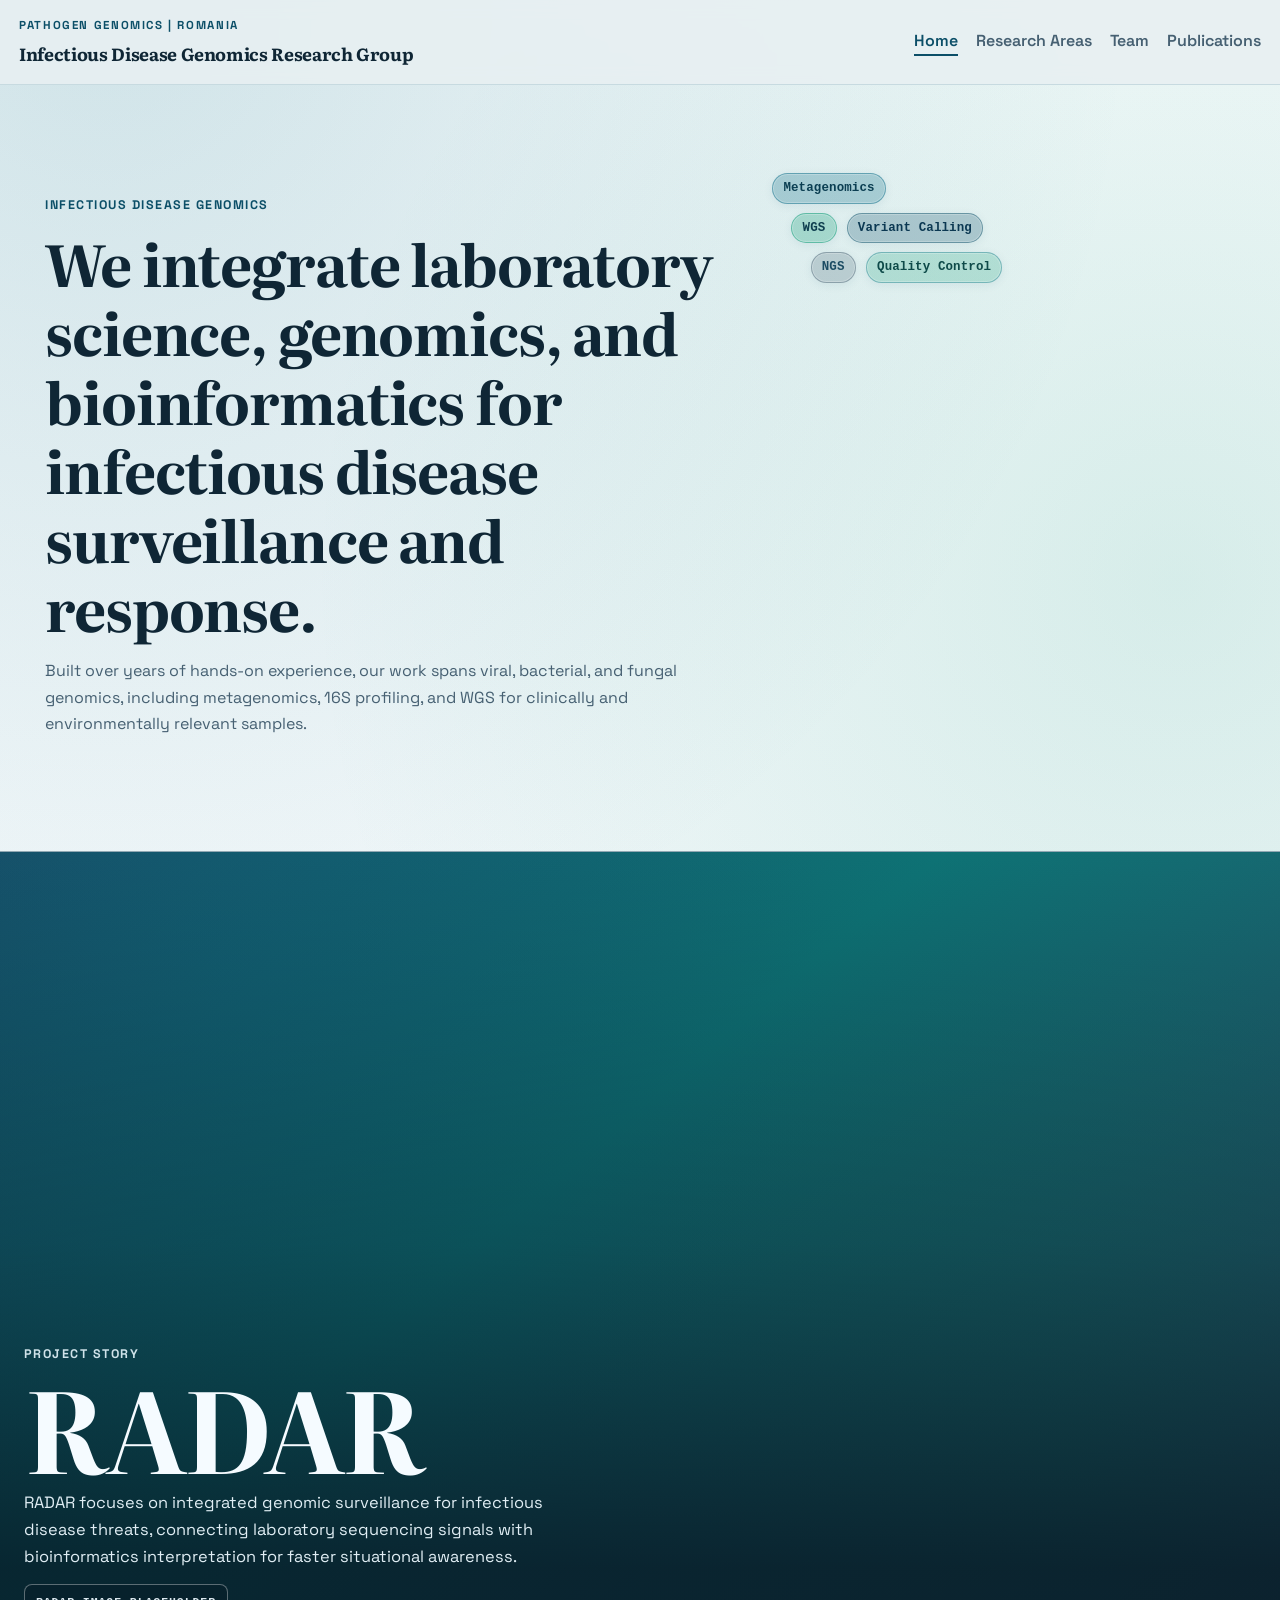
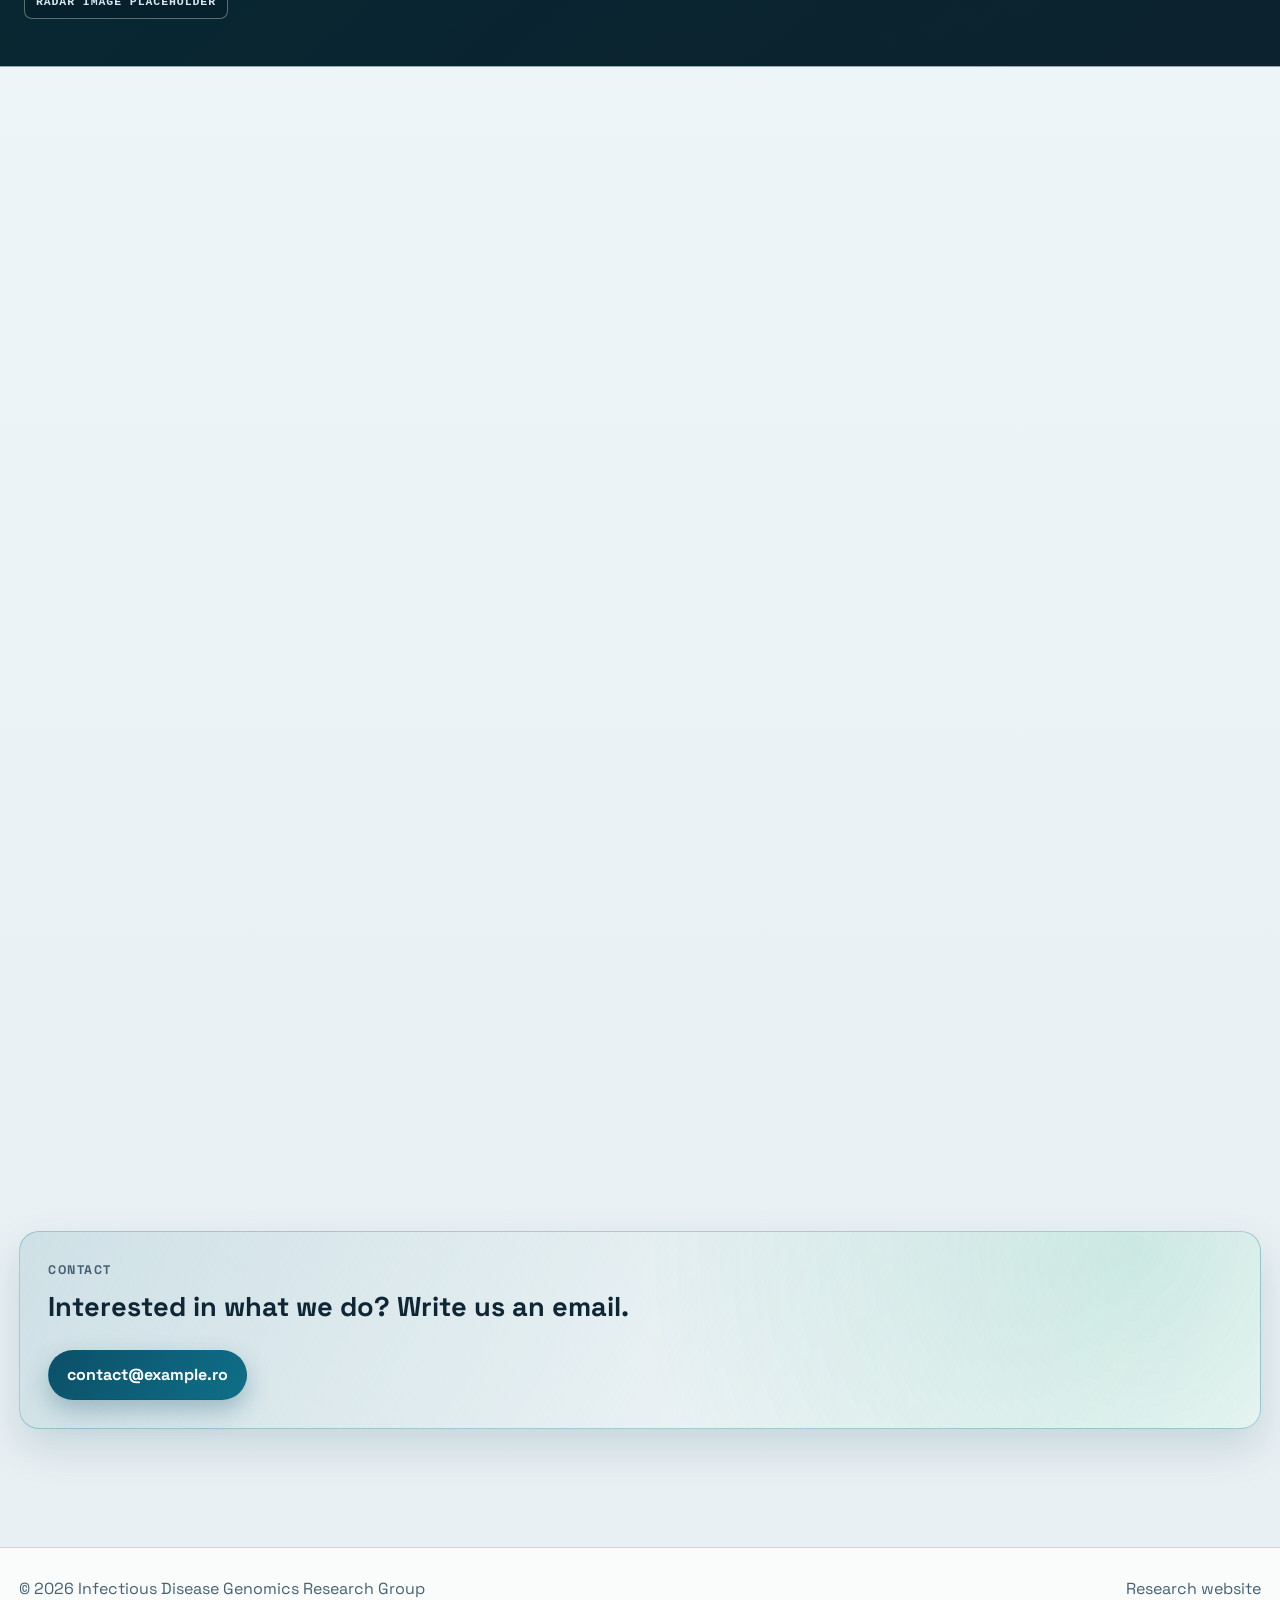
==== commit dc5f6421: "template expanding" ====
--- a/index.html
+++ b/index.html
@@ -12,7 +12,7 @@
   <link rel="preconnect" href="https://fonts.googleapis.com">
   <link rel="preconnect" href="https://fonts.gstatic.com" crossorigin>
   <link href="https://fonts.googleapis.com/css2?family=Literata:opsz,wght@7..72,600;7..72,700&family=Space+Grotesk:wght@400;500;700&display=swap" rel="stylesheet">
-  <link rel="stylesheet" href="styles.css?v=20260227g">
+  <link rel="stylesheet" href="styles.css?v=20260227h">
 </head>
 <body>
   <div class="site">
@@ -64,12 +64,11 @@
         </div>
       </section>
 
-      <section class="story-stack" aria-label="Project stories">
-        <div class="container">
-          <article class="story-panel" data-story-panel>
-            <div class="story-card story-radar">
-              <div class="story-image-tag">RADAR IMAGE PLACEHOLDER</div>
-              <div class="story-copy">
+      <section class="story-sequence" aria-label="Project stories">
+        <div class="story-scroll">
+          <div class="story-viewport" data-story-sequence>
+            <article class="story-slide story-radar" data-story-slide>
+              <div class="story-inner">
                 <p class="kicker">Project Story</p>
                 <h2 class="story-title">RADAR</h2>
                 <p class="story-text">
@@ -77,14 +76,12 @@
                   connecting laboratory sequencing signals with bioinformatics interpretation for
                   faster situational awareness.
                 </p>
+                <p class="story-image-tag">RADAR IMAGE PLACEHOLDER</p>
               </div>
-            </div>
-          </article>
+            </article>
 
-          <article class="story-panel" data-story-panel>
-            <div class="story-card story-pegas">
-              <div class="story-image-tag">PEGAS IMAGE PLACEHOLDER</div>
-              <div class="story-copy">
+            <article class="story-slide story-pegas" data-story-slide>
+              <div class="story-inner">
                 <p class="kicker">Project Story</p>
                 <h2 class="story-title">PeGAS</h2>
                 <p class="story-text">
@@ -92,9 +89,10 @@
                   combining resistance profiling, virulence characterization, and pangenome analysis
                   in a streamlined research pipeline.
                 </p>
+                <p class="story-image-tag">PEGAS IMAGE PLACEHOLDER</p>
               </div>
-            </div>
-          </article>
+            </article>
+          </div>
         </div>
       </section>
 
@@ -116,6 +114,6 @@
       </div>
     </footer>
   </div>
-  <script src="scripts/site.js?v=20260227g"></script>
+  <script src="scripts/site.js?v=20260227h"></script>
 </body>
 </html>
--- a/styles.css
+++ b/styles.css
@@ -113,6 +113,7 @@
   grid-template-columns: 1.2fr 0.8fr;
   gap: 20px;
   align-items: stretch;
+  transition: opacity 220ms linear, transform 220ms linear;
 }
 
 .hero-panel,
@@ -275,43 +276,51 @@
   border-color: rgba(15, 111, 136, 0.36);
 }
 
-.story-stack {
-  padding: 8px 0 24px;
-}
-
-.story-panel {
-  --story-progress: 0;
-  --story-visibility: 1;
+.story-sequence {
   position: relative;
-  min-height: 112vh;
-}
-
-.story-card {
+  margin: 8px 0 24px;
+}
+
+.story-scroll {
+  height: 210vh;
+}
+
+.story-viewport {
   position: sticky;
-  top: 106px;
-  min-height: min(74vh, 740px);
-  border: 1px solid rgba(196, 215, 222, 0.4);
-  border-radius: 22px;
-  background:
-    linear-gradient(to top, rgba(6, 24, 36, 0.78) 12%, rgba(6, 24, 36, 0.34) 58%, rgba(6, 24, 36, 0.08) 100%),
-    radial-gradient(circle at 24% 18%, rgba(15, 111, 136, 0.32), transparent 44%),
-    radial-gradient(circle at 82% 72%, rgba(11, 154, 116, 0.24), transparent 40%),
-    linear-gradient(135deg, rgba(28, 73, 96, 0.82), rgba(19, 109, 112, 0.78));
-  box-shadow: 0 24px 54px rgba(8, 28, 42, 0.28);
-  backdrop-filter: blur(5px);
-  padding: clamp(18px, 2.6vw, 34px);
+  top: 84px;
+  height: calc(100vh - 84px);
+  width: 100vw;
+  margin-left: calc(50% - 50vw);
+  overflow: hidden;
+  border-top: 1px solid rgba(196, 215, 222, 0.72);
+  border-bottom: 1px solid rgba(196, 215, 222, 0.72);
+  background: #0f2f43;
+}
+
+.story-slide {
+  --slide-opacity: 0;
+  --slide-scale: 0.996;
+  --story-progress: 0.5;
+  position: absolute;
+  inset: 0;
+  opacity: var(--slide-opacity);
+  transform: scale(var(--slide-scale));
+  transition: opacity 240ms linear, transform 240ms linear, background-position 240ms linear;
   display: flex;
   align-items: flex-end;
   background-position: center calc(50% + ((0.5 - var(--story-progress)) * 24px));
-  opacity: calc(0.26 + (var(--story-visibility) * 0.74));
-  transform: translateY(calc((1 - var(--story-visibility)) * 18px));
-  transition: opacity 260ms linear, transform 260ms linear, background-position 220ms linear;
-  overflow: hidden;
+}
+
+.story-slide::before {
+  content: "";
+  position: absolute;
+  inset: 0;
+  background:
+    linear-gradient(to top, rgba(6, 22, 34, 0.84) 12%, rgba(6, 22, 34, 0.42) 52%, rgba(6, 22, 34, 0.12) 100%);
 }
 
 .story-radar {
   background:
-    linear-gradient(to top, rgba(5, 28, 42, 0.8) 12%, rgba(5, 28, 42, 0.34) 58%, rgba(5, 28, 42, 0.08) 100%),
     radial-gradient(circle at 18% 16%, rgba(15, 111, 136, 0.36), transparent 48%),
     radial-gradient(circle at 84% 76%, rgba(11, 154, 116, 0.24), transparent 42%),
     linear-gradient(140deg, #1a546f, #0f7f80 42%, #315770 100%);
@@ -319,58 +328,50 @@
 
 .story-pegas {
   background:
-    linear-gradient(to top, rgba(8, 29, 36, 0.8) 12%, rgba(8, 29, 36, 0.34) 58%, rgba(8, 29, 36, 0.08) 100%),
-    radial-gradient(circle at 22% 20%, rgba(11, 154, 116, 0.33), transparent 46%),
+    radial-gradient(circle at 22% 20%, rgba(11, 154, 116, 0.34), transparent 46%),
     radial-gradient(circle at 80% 74%, rgba(15, 111, 136, 0.22), transparent 44%),
     linear-gradient(138deg, #1d4f64, #17776a 40%, #3d5e78 100%);
 }
 
+.story-inner {
+  position: relative;
+  z-index: 2;
+  width: min(var(--page-max), calc(100vw - 3rem));
+  margin: 0 auto clamp(24px, 4vh, 52px);
+}
+
+.story-inner .kicker {
+  color: rgba(228, 244, 251, 0.9);
+}
+
 .story-title {
   margin: 10px 0 12px;
-  font-size: clamp(2.3rem, 8.5vw, 6.2rem);
-  letter-spacing: -0.03em;
-  line-height: 0.95;
+  font-size: clamp(2.5rem, 10vw, 7rem);
+  letter-spacing: -0.035em;
+  line-height: 0.92;
   color: #f5fbff;
 }
 
 .story-text {
   margin: 0;
-  max-width: 46ch;
+  max-width: 50ch;
   color: rgba(233, 246, 252, 0.96);
   font-size: clamp(0.94rem, 1.28vw, 1.1rem);
 }
 
-.story-copy {
-  position: relative;
-  z-index: 2;
-  display: flex;
-  flex-direction: column;
-  justify-content: flex-end;
-  max-width: 60ch;
-}
-
-.story-copy .kicker {
-  color: rgba(228, 244, 251, 0.9);
-}
-
 .story-image-tag {
-  position: absolute;
-  top: 16px;
-  right: 16px;
-  z-index: 2;
+  display: inline-flex;
+  margin-top: 14px;
   padding: 0.42rem 0.68rem;
   border-radius: 8px;
   border: 1px solid rgba(255, 255, 255, 0.34);
-  background: rgba(6, 24, 36, 0.38);
+  background: rgba(6, 24, 36, 0.34);
   font-family: ui-monospace, SFMono-Regular, Menlo, Consolas, "Liberation Mono", monospace;
   font-size: clamp(0.66rem, 0.9vw, 0.76rem);
   font-weight: 700;
   letter-spacing: 0.08em;
   text-transform: uppercase;
   color: rgba(238, 249, 255, 0.92);
-  transform: translateY(calc((0.5 - var(--story-progress)) * 20px));
-  transition: transform 220ms linear, opacity 220ms linear;
-  opacity: calc(0.65 + (var(--story-visibility) * 0.35));
 }
 
 .btn {
@@ -604,25 +605,21 @@
     height: 220px;
   }
 
-  .story-panel {
-    min-height: 106vh;
-  }
-
-  .story-card {
-    top: 88px;
-    min-height: 62vh;
-  }
-
-  .story-copy {
-    max-width: 100%;
+  .story-scroll {
+    height: 184vh;
+  }
+
+  .story-viewport {
+    top: 84px;
+    height: calc(100vh - 84px);
+  }
+
+  .story-inner {
+    width: calc(100vw - 1.8rem);
   }
 }
 
 @media (max-width: 860px) {
-  .site-header {
-    position: static;
-  }
-
   .header-row {
     padding: 10px 0;
     align-items: flex-start;
@@ -632,6 +629,19 @@
   .hero {
     padding-top: 48px;
   }
+
+  .story-scroll {
+    height: 168vh;
+  }
+
+  .story-viewport {
+    top: 82px;
+    height: calc(100vh - 82px);
+  }
+
+  .story-title {
+    font-size: clamp(2rem, 13vw, 4.2rem);
+  }
 }
 
 @media (prefers-reduced-motion: reduce) {
@@ -645,13 +655,13 @@
     transition-duration: 0.01ms !important;
   }
 
-  .story-card {
+  .story-slide {
+    opacity: 0 !important;
+    transform: none !important;
+    transition: none !important;
+  }
+
+  .story-slide:first-child {
     opacity: 1 !important;
-    transform: none !important;
-  }
-
-  .story-image-tag {
-    transform: none !important;
-    opacity: 1 !important;
-  }
-}
+  }
+}
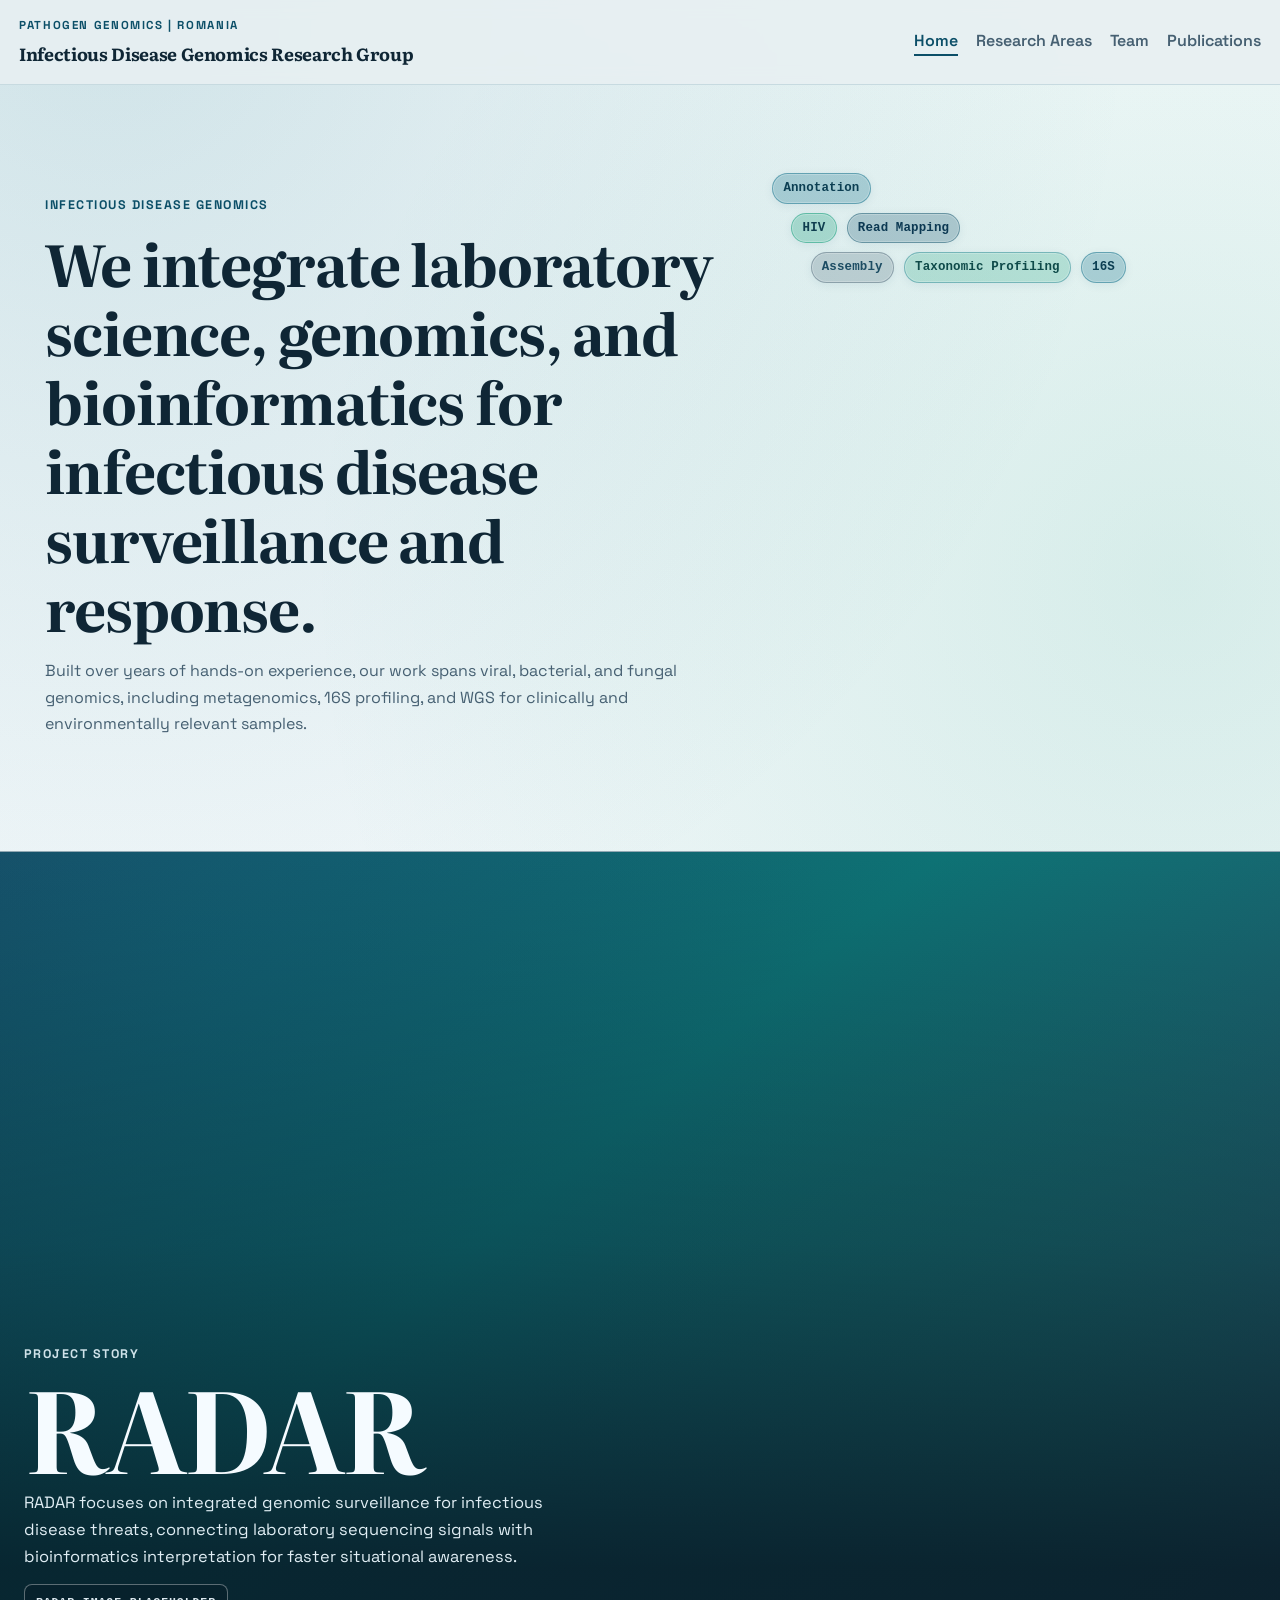
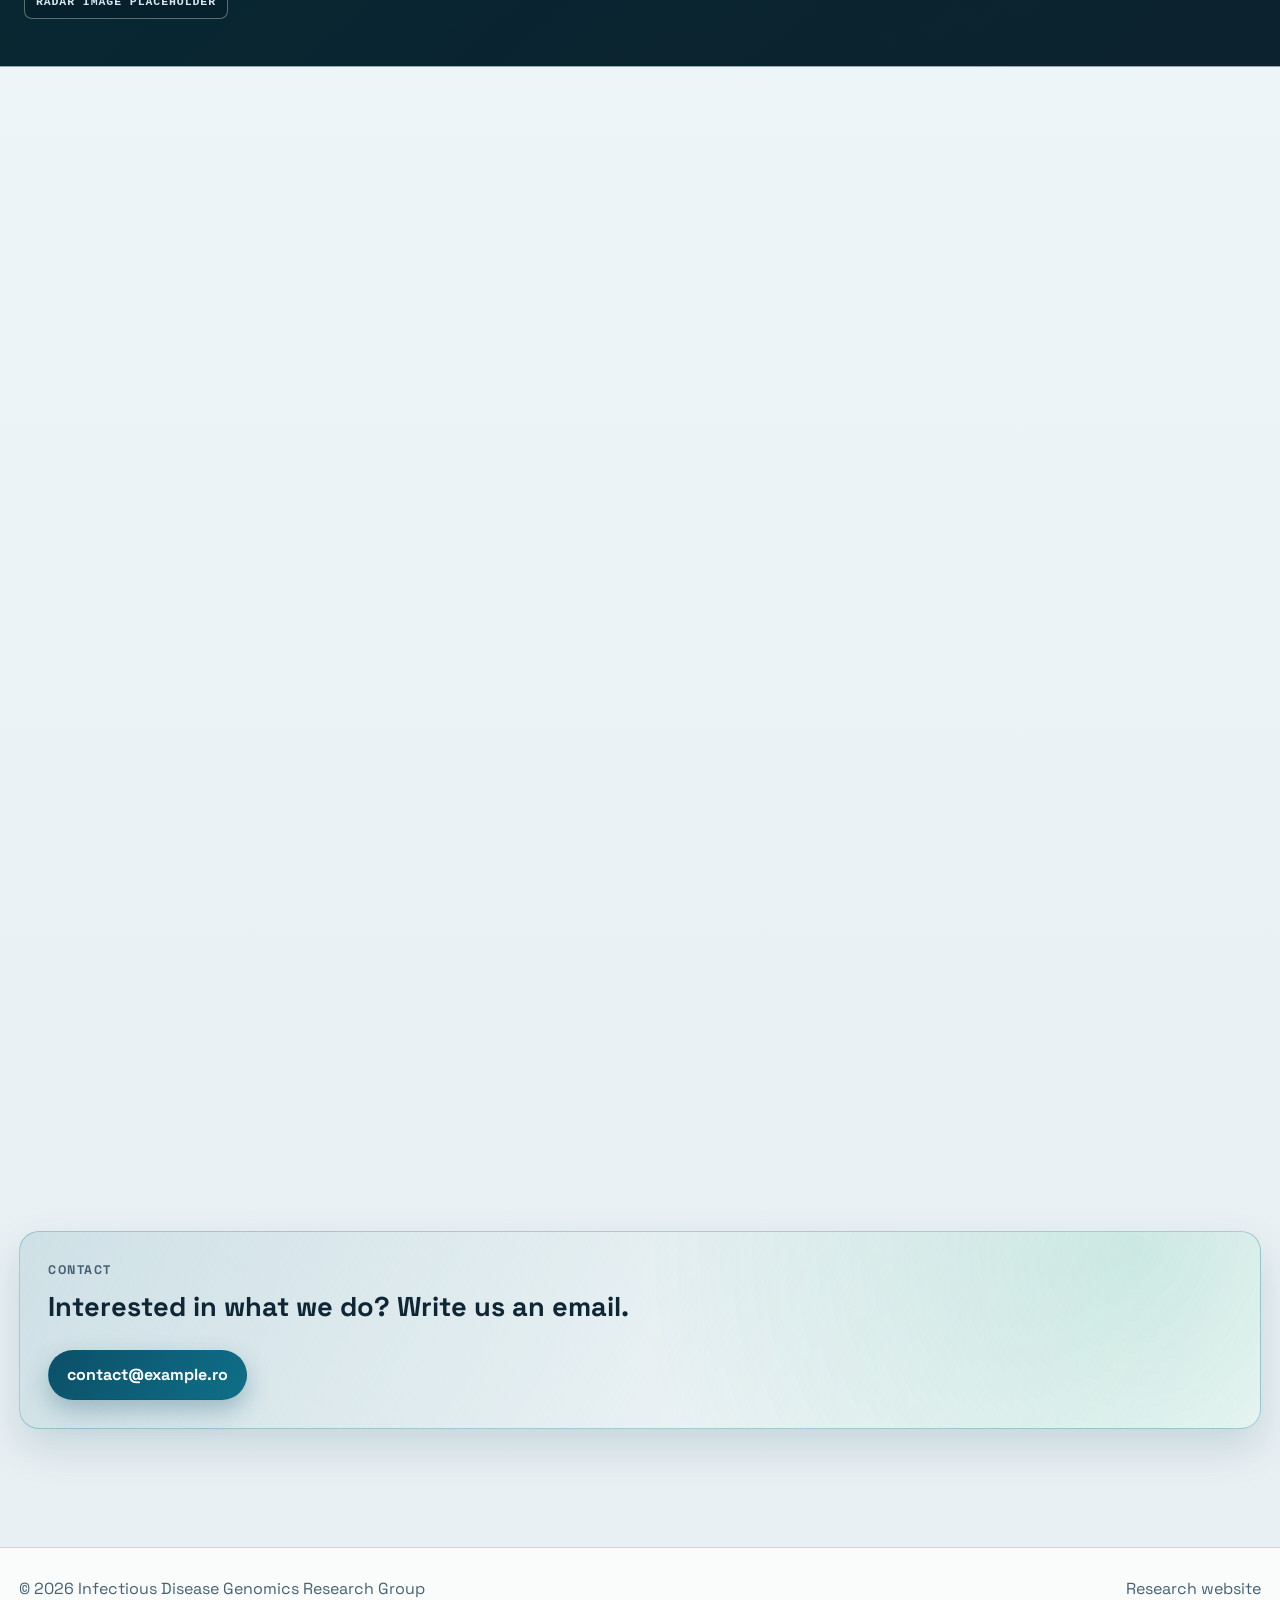
==== commit 9acf25e1: "template expanding" ====
--- a/index.html
+++ b/index.html
@@ -12,7 +12,7 @@
   <link rel="preconnect" href="https://fonts.googleapis.com">
   <link rel="preconnect" href="https://fonts.gstatic.com" crossorigin>
   <link href="https://fonts.googleapis.com/css2?family=Literata:opsz,wght@7..72,600;7..72,700&family=Space+Grotesk:wght@400;500;700&display=swap" rel="stylesheet">
-  <link rel="stylesheet" href="styles.css?v=20260227h">
+  <link rel="stylesheet" href="styles.css?v=20260227i">
 </head>
 <body>
   <div class="site">
@@ -114,6 +114,6 @@
       </div>
     </footer>
   </div>
-  <script src="scripts/site.js?v=20260227h"></script>
+  <script src="scripts/site.js?v=20260227i"></script>
 </body>
 </html>
--- a/styles.css
+++ b/styles.css
@@ -333,6 +333,15 @@
     linear-gradient(138deg, #1d4f64, #17776a 40%, #3d5e78 100%);
 }
 
+.story-pegas .story-inner {
+  position: absolute;
+  top: clamp(20px, 4vh, 52px);
+  right: clamp(22px, 4vw, 60px);
+  margin: 0;
+  width: min(760px, calc(100vw - 4rem));
+  max-width: 56ch;
+}
+
 .story-inner {
   position: relative;
   z-index: 2;
@@ -617,6 +626,12 @@
   .story-inner {
     width: calc(100vw - 1.8rem);
   }
+
+  .story-pegas .story-inner {
+    top: clamp(14px, 3vh, 28px);
+    right: clamp(12px, 2.8vw, 28px);
+    width: min(700px, calc(100vw - 2.4rem));
+  }
 }
 
 @media (max-width: 860px) {
@@ -642,6 +657,15 @@
   .story-title {
     font-size: clamp(2rem, 13vw, 4.2rem);
   }
+
+  .story-pegas .story-inner {
+    position: relative;
+    top: auto;
+    right: auto;
+    width: calc(100vw - 1.8rem);
+    margin: 0 auto clamp(20px, 4vh, 36px);
+    max-width: none;
+  }
 }
 
 @media (prefers-reduced-motion: reduce) {
